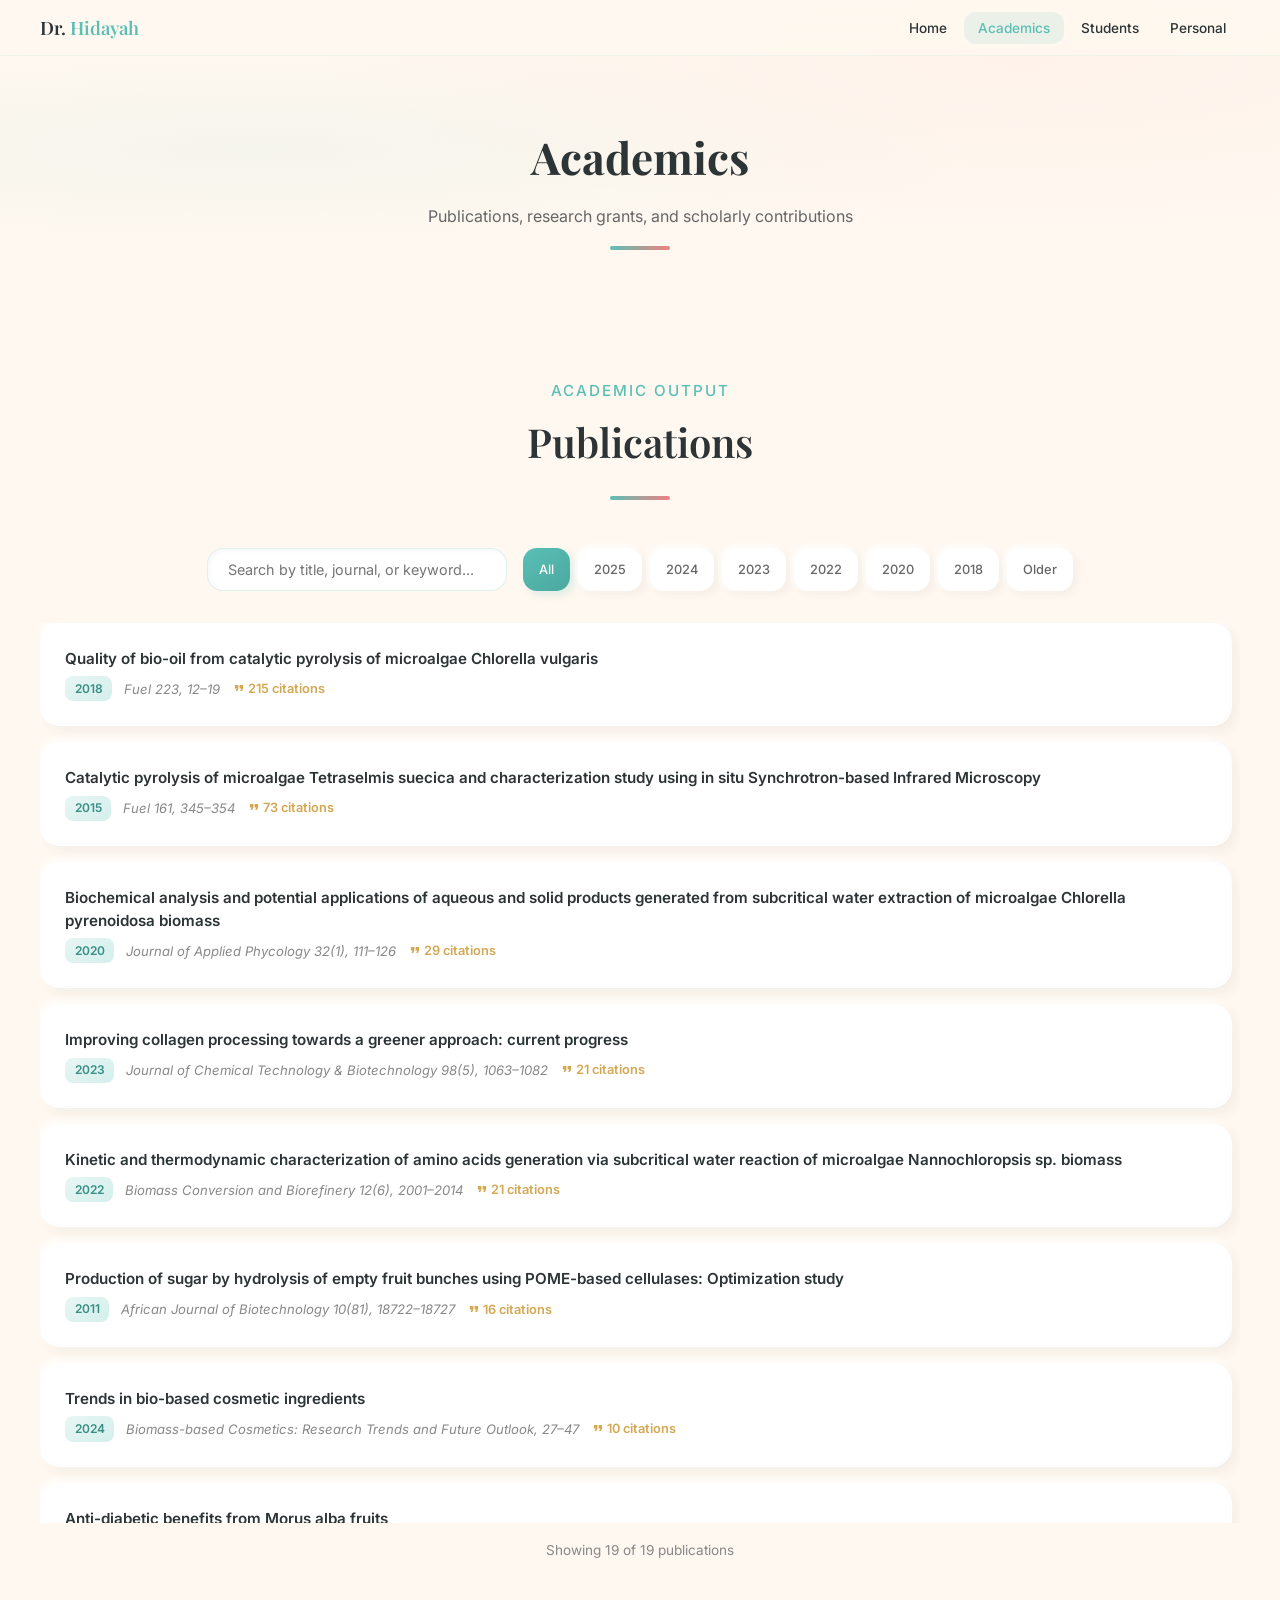
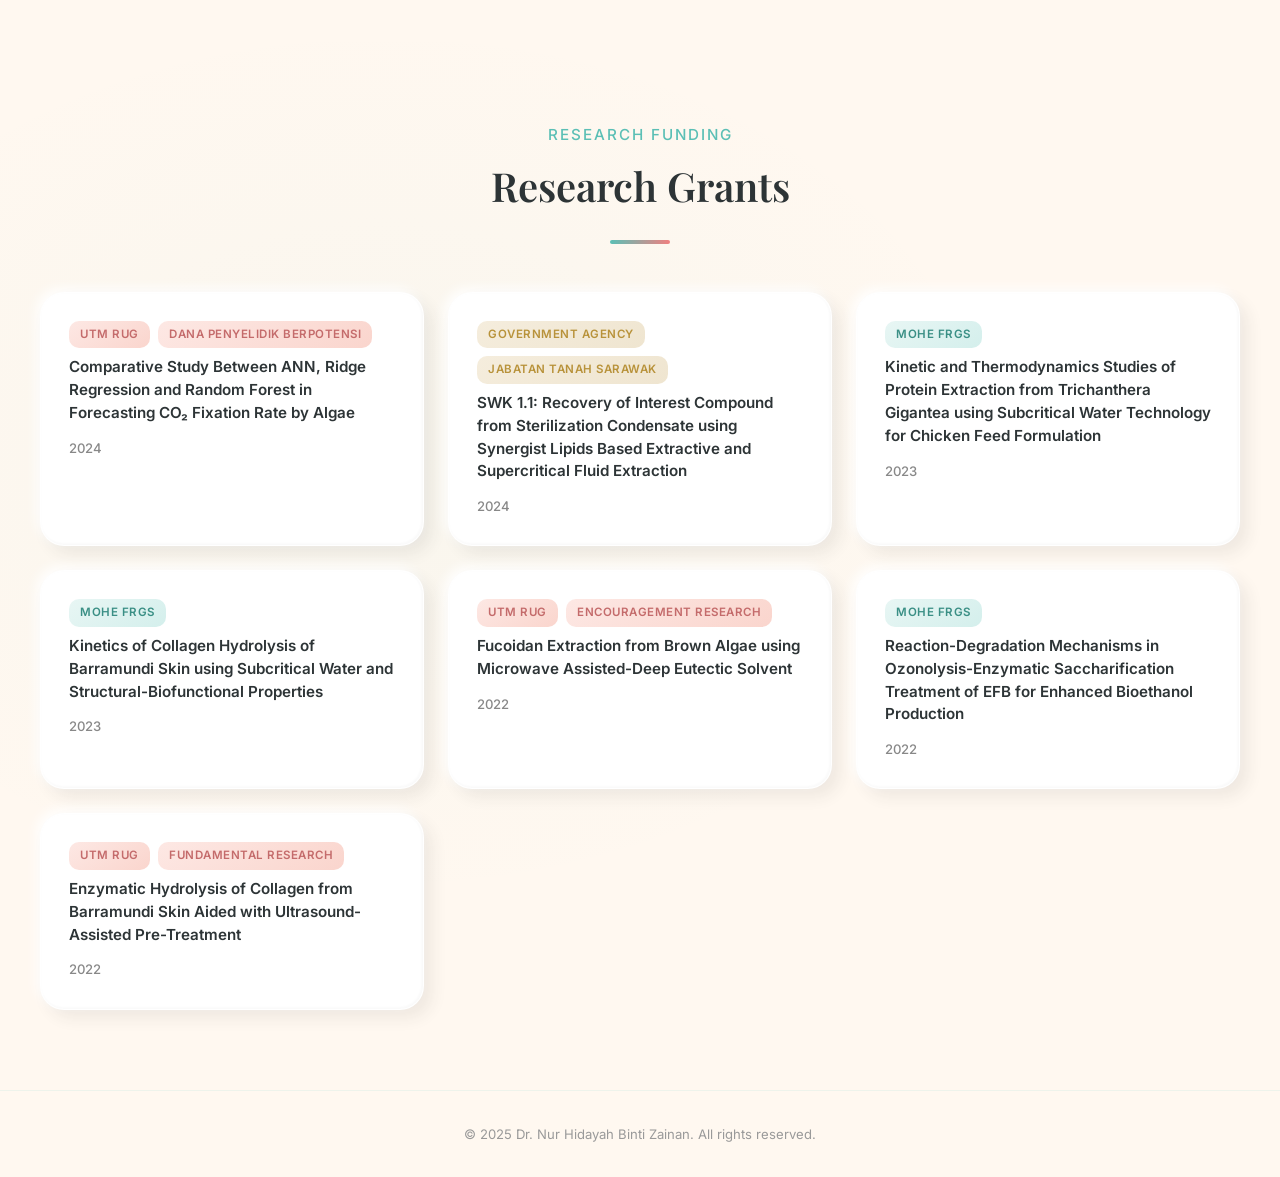
==== academics.html @ 6f852b6f "Initial deploy: Dr. Nur Hidayah academic website Multi-page site with claymorphism design — Home, Ac" ====
<!DOCTYPE html>
<html lang="en">
<head>
  <meta charset="UTF-8" />
  <meta name="viewport" content="width=device-width, initial-scale=1.0" />
  <title>Academics — Dr. Nur Hidayah Binti Zainan</title>
  <meta name="description" content="Publications and research grants by Dr. Nur Hidayah Binti Zainan, UTM." />
  <link rel="preconnect" href="https://fonts.googleapis.com" />
  <link rel="preconnect" href="https://fonts.gstatic.com" crossorigin />
  <link href="https://fonts.googleapis.com/css2?family=Inter:wght@300;400;500;600;700&family=Playfair+Display:wght@500;600;700&display=swap" rel="stylesheet" />
  <link rel="stylesheet" href="styles.css" />
</head>
<body>

  <nav class="navbar" id="navbar">
    <div class="nav-inner">
      <a href="index.html" class="nav-brand">Dr. <span>Hidayah</span></a>
      <ul class="nav-links" id="navLinks">
        <li><a href="index.html">Home</a></li>
        <li><a href="academics.html">Academics</a></li>
        <li><a href="students.html">Students</a></li>
        <li><a href="personal.html">Personal</a></li>
      </ul>
      <button class="nav-toggle" id="navToggle" aria-label="Toggle navigation">
        <span></span><span></span><span></span>
      </button>
    </div>
  </nav>

  <!-- ===== BANNER ===== -->
  <div class="page-banner">
    <div class="container">
      <h1>Academics</h1>
      <p class="banner-desc">Publications, research grants, and scholarly contributions</p>
      <div class="underline-accent"></div>
    </div>
  </div>

  <!-- ===== PUBLICATIONS ===== -->
  <section class="publications" id="publications">
    <div class="container">
      <div class="section-header reveal">
        <p class="section-subtitle">Academic Output</p>
        <h2 class="section-title">Publications</h2>
        <div class="underline-accent"></div>
      </div>
      <div class="pub-controls reveal">
        <input type="text" class="pub-search" id="pubSearch" placeholder="Search by title, journal, or keyword..." />
        <div class="pub-filter-group" id="pubFilters">
          <button class="pub-filter-btn active" data-year="all">All</button>
          <button class="pub-filter-btn" data-year="2025">2025</button>
          <button class="pub-filter-btn" data-year="2024">2024</button>
          <button class="pub-filter-btn" data-year="2023">2023</button>
          <button class="pub-filter-btn" data-year="2022">2022</button>
          <button class="pub-filter-btn" data-year="2020">2020</button>
          <button class="pub-filter-btn" data-year="2018">2018</button>
          <button class="pub-filter-btn" data-year="older">Older</button>
        </div>
      </div>
      <div class="pub-list reveal" id="pubList"></div>
      <p class="pub-count-info" id="pubCount"></p>
    </div>
  </section>

  <!-- ===== GRANTS ===== -->
  <section class="grants" id="grants">
    <div class="container">
      <div class="section-header reveal">
        <p class="section-subtitle">Research Funding</p>
        <h2 class="section-title">Research Grants</h2>
        <div class="underline-accent"></div>
      </div>
      <div class="grants-grid reveal">
        <div class="grant-card clay">
          <div class="grant-tags">
            <span class="grant-tag utmr">UTM RUG</span>
            <span class="grant-tag utmr">Dana Penyelidik Berpotensi</span>
          </div>
          <h3>Comparative Study Between ANN, Ridge Regression and Random Forest in Forecasting CO&#8322; Fixation Rate by Algae</h3>
          <p class="grant-year">2024</p>
        </div>
        <div class="grant-card clay">
          <div class="grant-tags">
            <span class="grant-tag govt">Government Agency</span>
            <span class="grant-tag govt">Jabatan Tanah Sarawak</span>
          </div>
          <h3>SWK 1.1: Recovery of Interest Compound from Sterilization Condensate using Synergist Lipids Based Extractive and Supercritical Fluid Extraction</h3>
          <p class="grant-year">2024</p>
        </div>
        <div class="grant-card clay">
          <div class="grant-tags"><span class="grant-tag frgs">MOHE FRGS</span></div>
          <h3>Kinetic and Thermodynamics Studies of Protein Extraction from Trichanthera Gigantea using Subcritical Water Technology for Chicken Feed Formulation</h3>
          <p class="grant-year">2023</p>
        </div>
        <div class="grant-card clay">
          <div class="grant-tags"><span class="grant-tag frgs">MOHE FRGS</span></div>
          <h3>Kinetics of Collagen Hydrolysis of Barramundi Skin using Subcritical Water and Structural-Biofunctional Properties</h3>
          <p class="grant-year">2023</p>
        </div>
        <div class="grant-card clay">
          <div class="grant-tags">
            <span class="grant-tag utmr">UTM RUG</span>
            <span class="grant-tag utmr">Encouragement Research</span>
          </div>
          <h3>Fucoidan Extraction from Brown Algae using Microwave Assisted-Deep Eutectic Solvent</h3>
          <p class="grant-year">2022</p>
        </div>
        <div class="grant-card clay">
          <div class="grant-tags"><span class="grant-tag frgs">MOHE FRGS</span></div>
          <h3>Reaction-Degradation Mechanisms in Ozonolysis-Enzymatic Saccharification Treatment of EFB for Enhanced Bioethanol Production</h3>
          <p class="grant-year">2022</p>
        </div>
        <div class="grant-card clay">
          <div class="grant-tags">
            <span class="grant-tag utmr">UTM RUG</span>
            <span class="grant-tag utmr">Fundamental Research</span>
          </div>
          <h3>Enzymatic Hydrolysis of Collagen from Barramundi Skin Aided with Ultrasound-Assisted Pre-Treatment</h3>
          <p class="grant-year">2022</p>
        </div>
      </div>
    </div>
  </section>

  <footer class="footer">
    <p>&copy; 2025 Dr. Nur Hidayah Binti Zainan. All rights reserved.</p>
  </footer>

  <script src="script.js"></script>
  <script>
    // ── Publication Data ──
    const publications = [
      { title: "Quality of bio-oil from catalytic pyrolysis of microalgae Chlorella vulgaris", journal: "Fuel 223, 12\u201319", year: 2018, citations: 215 },
      { title: "Catalytic pyrolysis of microalgae Tetraselmis suecica and characterization study using in situ Synchrotron-based Infrared Microscopy", journal: "Fuel 161, 345\u2013354", year: 2015, citations: 73 },
      { title: "Biochemical analysis and potential applications of aqueous and solid products generated from subcritical water extraction of microalgae Chlorella pyrenoidosa biomass", journal: "Journal of Applied Phycology 32(1), 111\u2013126", year: 2020, citations: 29 },
      { title: "Improving collagen processing towards a greener approach: current progress", journal: "Journal of Chemical Technology & Biotechnology 98(5), 1063\u20131082", year: 2023, citations: 21 },
      { title: "Kinetic and thermodynamic characterization of amino acids generation via subcritical water reaction of microalgae Nannochloropsis sp. biomass", journal: "Biomass Conversion and Biorefinery 12(6), 2001\u20132014", year: 2022, citations: 21 },
      { title: "Production of sugar by hydrolysis of empty fruit bunches using POME-based cellulases: Optimization study", journal: "African Journal of Biotechnology 10(81), 18722\u201318727", year: 2011, citations: 16 },
      { title: "Trends in bio-based cosmetic ingredients", journal: "Biomass-based Cosmetics: Research Trends and Future Outlook, 27\u201347", year: 2024, citations: 10 },
      { title: "Anti-diabetic benefits from Morus alba fruits", journal: "Journal of Human Centered Technology 3(2), 61\u201372", year: 2024, citations: 4 },
      { title: "Preliminary study on lipid extraction from Nannochloropsis salina using supercritical carbon dioxide", journal: "Malaysian Journal of Fundamental and Applied Sciences 14, 374\u2013377", year: 2018, citations: 2 },
      { title: "Optimization of Temperature, Cellulase Concentration and pH value of Enzymatic Saccharification for Producing Sugar from Ozone Pre-treated Oil Palm EFB", journal: "Journal of Bioprocessing and Biomass Technology 4(1), 33\u201337", year: 2025, citations: 1 },
      { title: "Carbohydrate Extraction from Brown Algae using UAE", journal: "Journal of Bioprocessing and Biomass Technology 3(2), 129\u2013133", year: 2024, citations: 1 },
      { title: "Antimicrobial properties of deep-sea water and its potential as thickener in the cosmeceutical industry", journal: "AIP Conference Proceedings 3041(1), 030004", year: 2024, citations: 1 },
      { title: "Parametric optimization on acid hydrolysis of ozone pre-treated oil palm EFB", journal: "AIP Conference Proceedings 3225(1), 020006", year: 2025, citations: 0 },
      { title: "Optimization of Fucoidan Extraction from Brown Algae Using Microwave Assisted-Deep Eutectic Solvent", journal: "IFMBE Proceedings / Emerging Science and Technology", year: 2025, citations: 0 },
      { title: "Biodegradation of Industrial Pollutants Using Fungi", journal: "Book Chapter in Bioprospecting of Multi-tasking Fungi", year: 2024, citations: 0 },
      { title: "Optimization of UAE Condition for Total Phenolic Compounds from Citrus Hystrix Peel", journal: "Journal of Bioprocessing and Biomass Technology 3(1), 1\u20135", year: 2024, citations: 0 },
      { title: "Energy-efficient network architecture for smart city development", journal: "Przegl\u0105d Elektrotechniczny 99", year: 2023, citations: 0 },
      { title: "Breaking Boundaries Transcending Trajectories", journal: "Original Book (Editor)", year: 2022, citations: 0 },
      { title: "Cellulosic Bioethanol Production from Empty Fruit Bunches by Locally Produced Cellulase", journal: "IIUM Thesis", year: 2012, citations: 0 },
    ];

    const pubList = document.getElementById('pubList');
    const pubCount = document.getElementById('pubCount');
    function renderPubs(filter, query) {
      filter = filter || 'all';
      query = (query || '').toLowerCase();
      pubList.innerHTML = '';
      let count = 0;
      publications.forEach(pub => {
        const yearMatch = filter === 'all' || (filter === 'older' && pub.year < 2018) || String(pub.year) === filter;
        const textMatch = !query || pub.title.toLowerCase().includes(query) || pub.journal.toLowerCase().includes(query) || String(pub.year).includes(query);
        if (!yearMatch || !textMatch) return;
        count++;
        const el = document.createElement('div');
        el.className = 'pub-item';
        el.innerHTML = '<p class="pub-title">' + pub.title + '</p><div class="pub-meta"><span class="pub-year">' + pub.year + '</span><span class="pub-journal">' + pub.journal + '</span>' + (pub.citations > 0 ? '<span class="pub-citations"><svg viewBox="0 0 24 24" fill="currentColor"><path d="M6 17h3l2-4V7H5v6h3zm8 0h3l2-4V7h-6v6h3z"/></svg>' + pub.citations + ' citations</span>' : '') + '</div>';
        pubList.appendChild(el);
      });
      pubCount.textContent = 'Showing ' + count + ' of ' + publications.length + ' publications';
    }
    renderPubs();

    let currentFilter = 'all';
    document.getElementById('pubFilters').addEventListener('click', function(e) {
      if (!e.target.classList.contains('pub-filter-btn')) return;
      document.querySelectorAll('.pub-filter-btn').forEach(function(b) { b.classList.remove('active'); });
      e.target.classList.add('active');
      currentFilter = e.target.dataset.year;
      renderPubs(currentFilter, document.getElementById('pubSearch').value);
    });
    document.getElementById('pubSearch').addEventListener('input', function(e) {
      renderPubs(currentFilter, e.target.value);
    });
  </script>
</body>
</html>
---- styles.css ----
/* ===== RESET & BASE ===== */
*, *::before, *::after { margin: 0; padding: 0; box-sizing: border-box; }
html { scroll-behavior: smooth; scroll-padding-top: 80px; }
body {
  font-family: 'Inter', sans-serif;
  background: #FFF8F0;
  color: #2D3436;
  line-height: 1.7;
  -webkit-font-smoothing: antialiased;
}

/* ===== CLAYMORPHISM UTILITIES ===== */
.clay {
  background: #FFFFFF;
  border-radius: 24px;
  box-shadow:
    8px 8px 16px rgba(45, 52, 54, 0.08),
    -4px -4px 12px rgba(255, 255, 255, 0.9),
    inset 2px 2px 4px rgba(255, 255, 255, 0.6),
    inset -1px -1px 3px rgba(45, 52, 54, 0.04);
  border: 1px solid rgba(255, 255, 255, 0.7);
}
.clay-teal {
  background: linear-gradient(145deg, #e8f6f4, #d4efec);
  border-radius: 24px;
  box-shadow:
    8px 8px 16px rgba(91, 191, 181, 0.15),
    -4px -4px 12px rgba(255, 255, 255, 0.8),
    inset 2px 2px 4px rgba(255, 255, 255, 0.5),
    inset -1px -1px 3px rgba(91, 191, 181, 0.08);
  border: 1px solid rgba(255, 255, 255, 0.6);
}
.clay-coral {
  background: linear-gradient(145deg, #fde8e4, #fad5cd);
  border-radius: 24px;
  box-shadow:
    8px 8px 16px rgba(240, 128, 128, 0.12),
    -4px -4px 12px rgba(255, 255, 255, 0.8),
    inset 2px 2px 4px rgba(255, 255, 255, 0.5),
    inset -1px -1px 3px rgba(240, 128, 128, 0.06);
  border: 1px solid rgba(255, 255, 255, 0.6);
}
.clay-gold {
  background: linear-gradient(145deg, #f5eddd, #efe5d0);
  border-radius: 24px;
  box-shadow:
    8px 8px 16px rgba(212, 168, 83, 0.12),
    -4px -4px 12px rgba(255, 255, 255, 0.8),
    inset 2px 2px 4px rgba(255, 255, 255, 0.5),
    inset -1px -1px 3px rgba(212, 168, 83, 0.06);
  border: 1px solid rgba(255, 255, 255, 0.6);
}

/* ===== TYPOGRAPHY ===== */
h1, h2, h3 { font-family: 'Playfair Display', serif; color: #2D3436; }
.section-title {
  font-size: clamp(1.75rem, 4vw, 2.5rem);
  font-weight: 600;
  margin-bottom: 0.5rem;
  position: relative;
  display: inline-block;
}
.section-subtitle {
  color: #5BBFB5;
  font-size: 0.95rem;
  font-weight: 500;
  text-transform: uppercase;
  letter-spacing: 2px;
  margin-bottom: 0.25rem;
}
.section-header {
  text-align: center;
  margin-bottom: 3rem;
}
.section-header .underline-accent {
  width: 60px;
  height: 4px;
  background: linear-gradient(90deg, #5BBFB5, #F08080);
  border-radius: 2px;
  margin: 0.75rem auto 0;
}

/* ===== NAVIGATION ===== */
.navbar {
  position: fixed;
  top: 0;
  left: 0;
  width: 100%;
  z-index: 1000;
  padding: 0.75rem 2rem;
  transition: all 0.35s ease;
  background: rgba(255, 248, 240, 0.85);
  backdrop-filter: blur(16px);
  -webkit-backdrop-filter: blur(16px);
  border-bottom: 1px solid rgba(91, 191, 181, 0.1);
}
.navbar.scrolled {
  box-shadow: 0 4px 20px rgba(45, 52, 54, 0.06);
}
.nav-inner {
  max-width: 1200px;
  margin: 0 auto;
  display: flex;
  align-items: center;
  justify-content: space-between;
}
.nav-brand {
  font-family: 'Playfair Display', serif;
  font-size: 1.15rem;
  font-weight: 600;
  color: #2D3436;
  text-decoration: none;
}
.nav-brand span { color: #5BBFB5; }
.nav-links { display: flex; gap: 0.25rem; list-style: none; }
.nav-links a {
  text-decoration: none;
  color: #2D3436;
  font-size: 0.85rem;
  font-weight: 500;
  padding: 0.5rem 0.85rem;
  border-radius: 12px;
  transition: all 0.25s ease;
}
.nav-links a:hover,
.nav-links a.active {
  background: rgba(91, 191, 181, 0.12);
  color: #5BBFB5;
}
.nav-toggle {
  display: none;
  flex-direction: column;
  gap: 5px;
  background: none;
  border: none;
  cursor: pointer;
  padding: 4px;
}
.nav-toggle span {
  width: 24px;
  height: 2.5px;
  background: #2D3436;
  border-radius: 2px;
  transition: all 0.3s ease;
}

/* ===== SECTIONS ===== */
section { padding: 5rem 1.5rem; }
.container { max-width: 1200px; margin: 0 auto; }

/* ===== PAGE BANNER (for sub-pages) ===== */
.page-banner {
  padding-top: 120px;
  padding-bottom: 3rem;
  text-align: center;
  background:
    radial-gradient(ellipse at 20% 50%, rgba(91, 191, 181, 0.06) 0%, transparent 50%),
    radial-gradient(ellipse at 80% 20%, rgba(240, 128, 128, 0.05) 0%, transparent 50%),
    #FFF8F0;
}
.page-banner h1 {
  font-size: clamp(2rem, 5vw, 2.75rem);
  margin-bottom: 0.5rem;
}
.page-banner .banner-desc {
  color: #666;
  font-size: 1rem;
  max-width: 600px;
  margin: 0 auto;
}
.page-banner .underline-accent {
  width: 60px;
  height: 4px;
  background: linear-gradient(90deg, #5BBFB5, #F08080);
  border-radius: 2px;
  margin: 1rem auto 0;
}

/* ===== HERO ===== */
.hero {
  min-height: 100vh;
  display: flex;
  align-items: center;
  padding-top: 100px;
  background:
    radial-gradient(ellipse at 20% 50%, rgba(91, 191, 181, 0.06) 0%, transparent 50%),
    radial-gradient(ellipse at 80% 20%, rgba(240, 128, 128, 0.05) 0%, transparent 50%),
    #FFF8F0;
}
.hero-grid {
  display: grid;
  grid-template-columns: 1fr 1fr;
  gap: 4rem;
  align-items: center;
}
.hero-photo-wrapper { display: flex; justify-content: center; }
.hero-photo {
  width: 320px;
  height: 320px;
  border-radius: 32px;
  object-fit: cover;
  box-shadow:
    12px 12px 24px rgba(91, 191, 181, 0.15),
    -6px -6px 16px rgba(255, 255, 255, 0.9),
    inset 3px 3px 6px rgba(255, 255, 255, 0.4),
    inset -2px -2px 4px rgba(45, 52, 54, 0.04);
  border: 4px solid rgba(255, 255, 255, 0.8);
}
.hero-content h1 { font-size: clamp(2rem, 5vw, 3rem); line-height: 1.2; margin-bottom: 0.5rem; }
.hero-content .title-line { font-family: 'Inter', sans-serif; font-size: 1rem; font-weight: 500; color: #5BBFB5; margin-bottom: 0.15rem; }
.hero-content .affiliation { font-size: 0.9rem; color: #666; margin-bottom: 1rem; }
.hero-keywords { display: flex; flex-wrap: wrap; gap: 0.5rem; margin-bottom: 1.25rem; }
.keyword-tag {
  background: linear-gradient(145deg, #e8f6f4, #d4efec);
  color: #3a8f85;
  padding: 0.3rem 0.85rem;
  border-radius: 20px;
  font-size: 0.78rem;
  font-weight: 500;
  box-shadow: 3px 3px 6px rgba(91, 191, 181, 0.1), -2px -2px 4px rgba(255, 255, 255, 0.8), inset 1px 1px 2px rgba(255, 255, 255, 0.5);
}
.hero-tagline {
  font-family: 'Playfair Display', serif;
  font-style: italic;
  font-size: 1.05rem;
  color: #666;
  margin-bottom: 1.75rem;
  padding-left: 1rem;
  border-left: 3px solid #F08080;
}
.stat-cards { display: grid; grid-template-columns: repeat(auto-fit, minmax(100px, 1fr)); gap: 0.75rem; }
.stat-card {
  text-align: center;
  padding: 1rem 0.5rem;
  border-radius: 20px;
  background: #FFFFFF;
  box-shadow: 6px 6px 12px rgba(45, 52, 54, 0.06), -3px -3px 8px rgba(255, 255, 255, 0.9), inset 2px 2px 4px rgba(255, 255, 255, 0.5), inset -1px -1px 2px rgba(45, 52, 54, 0.03);
  border: 1px solid rgba(255, 255, 255, 0.7);
}
.stat-card .stat-number { font-family: 'Playfair Display', serif; font-size: 1.5rem; font-weight: 700; color: #5BBFB5; display: block; }
.stat-card .stat-label { font-size: 0.7rem; color: #888; font-weight: 500; text-transform: uppercase; letter-spacing: 0.5px; margin-top: 0.15rem; }

/* ===== ABOUT ===== */
.about { background: #FFF8F0; }
.about-content { max-width: 800px; margin: 0 auto; font-size: 1rem; color: #444; text-align: center; }
.about-card { padding: 2.5rem; }
.about-content p { margin-bottom: 1rem; }
.about-content p:last-child { margin-bottom: 0; }

/* ===== RESEARCH INTERESTS ===== */
.research {
  background: radial-gradient(ellipse at 70% 80%, rgba(240, 128, 128, 0.04) 0%, transparent 50%), #FFF8F0;
}
.research-grid { display: grid; grid-template-columns: repeat(auto-fit, minmax(280px, 1fr)); gap: 1.5rem; }
.research-card { padding: 2rem; text-align: center; transition: transform 0.3s ease; }
.research-card:hover { transform: translateY(-4px); }
.research-icon {
  width: 64px; height: 64px; border-radius: 20px;
  display: flex; align-items: center; justify-content: center;
  margin: 0 auto 1rem; font-size: 1.75rem;
  background: linear-gradient(145deg, #e8f6f4, #d4efec);
  box-shadow: 4px 4px 8px rgba(91, 191, 181, 0.12), -2px -2px 6px rgba(255, 255, 255, 0.9), inset 1px 1px 3px rgba(255, 255, 255, 0.5);
}
.research-card h3 { font-family: 'Inter', sans-serif; font-size: 1rem; font-weight: 600; margin-bottom: 0.5rem; }
.research-card p { font-size: 0.85rem; color: #666; line-height: 1.6; }

/* ===== QUICK LINKS (Home page) ===== */
.quick-links { background: #FFF8F0; padding-top: 2rem; }
.quick-grid { display: grid; grid-template-columns: repeat(auto-fit, minmax(220px, 1fr)); gap: 1.5rem; }
.quick-card {
  padding: 2rem 1.5rem;
  text-align: center;
  text-decoration: none;
  color: #2D3436;
  transition: transform 0.3s ease;
  display: block;
}
.quick-card:hover { transform: translateY(-4px); }
.quick-card .quick-icon { font-size: 2rem; margin-bottom: 0.75rem; }
.quick-card h3 { font-family: 'Inter', sans-serif; font-size: 1rem; font-weight: 600; margin-bottom: 0.35rem; }
.quick-card p { font-size: 0.82rem; color: #888; }

/* ===== PUBLICATIONS ===== */
.publications { background: #FFF8F0; }
.pub-controls { display: flex; gap: 1rem; margin-bottom: 2rem; flex-wrap: wrap; justify-content: center; }
.pub-search {
  padding: 0.75rem 1.25rem; border-radius: 16px;
  border: 1px solid rgba(91, 191, 181, 0.2); background: #FFFFFF;
  font-family: 'Inter', sans-serif; font-size: 0.9rem;
  width: 300px; max-width: 100%; outline: none;
  transition: all 0.3s ease;
  box-shadow: inset 2px 2px 4px rgba(45, 52, 54, 0.04), inset -1px -1px 3px rgba(255, 255, 255, 0.8);
}
.pub-search:focus {
  border-color: #5BBFB5;
  box-shadow: 0 0 0 3px rgba(91, 191, 181, 0.1), inset 2px 2px 4px rgba(45, 52, 54, 0.04);
}
.pub-filter-group { display: flex; gap: 0.5rem; flex-wrap: wrap; justify-content: center; }
.pub-filter-btn {
  padding: 0.5rem 1rem; border-radius: 14px; border: none;
  background: #FFFFFF; font-family: 'Inter', sans-serif;
  font-size: 0.8rem; font-weight: 500; color: #666;
  cursor: pointer; transition: all 0.25s ease;
  box-shadow: 4px 4px 8px rgba(45, 52, 54, 0.05), -2px -2px 6px rgba(255, 255, 255, 0.9), inset 1px 1px 2px rgba(255, 255, 255, 0.5);
}
.pub-filter-btn:hover { color: #5BBFB5; }
.pub-filter-btn.active {
  background: linear-gradient(145deg, #5BBFB5, #4aa89f); color: #fff;
  box-shadow: 4px 4px 8px rgba(91, 191, 181, 0.2), -2px -2px 6px rgba(255, 255, 255, 0.5);
}
.pub-list { display: flex; flex-direction: column; gap: 1rem; max-height: 900px; overflow-y: auto; padding-right: 0.5rem; }
.pub-list::-webkit-scrollbar { width: 6px; }
.pub-list::-webkit-scrollbar-track { background: transparent; }
.pub-list::-webkit-scrollbar-thumb { background: rgba(91, 191, 181, 0.3); border-radius: 3px; }
.pub-item {
  padding: 1.5rem; border-radius: 20px; background: #FFFFFF;
  box-shadow: 6px 6px 12px rgba(45, 52, 54, 0.05), -3px -3px 8px rgba(255, 255, 255, 0.9), inset 2px 2px 4px rgba(255, 255, 255, 0.5), inset -1px -1px 2px rgba(45, 52, 54, 0.02);
  border: 1px solid rgba(255, 255, 255, 0.7);
  transition: transform 0.25s ease, box-shadow 0.25s ease;
}
.pub-item:hover {
  transform: translateX(4px);
  box-shadow: 8px 8px 16px rgba(91, 191, 181, 0.1), -4px -4px 10px rgba(255, 255, 255, 0.9), inset 2px 2px 4px rgba(255, 255, 255, 0.5);
}
.pub-title { font-weight: 600; font-size: 0.95rem; margin-bottom: 0.35rem; color: #2D3436; line-height: 1.5; }
.pub-meta { font-size: 0.82rem; color: #888; display: flex; flex-wrap: wrap; gap: 0.75rem; align-items: center; }
.pub-year { background: linear-gradient(145deg, #e8f6f4, #d4efec); color: #3a8f85; padding: 0.15rem 0.6rem; border-radius: 8px; font-weight: 600; font-size: 0.75rem; }
.pub-journal { font-style: italic; }
.pub-citations { color: #D4A853; font-weight: 600; font-size: 0.8rem; }
.pub-citations svg { width: 14px; height: 14px; vertical-align: -2px; margin-right: 2px; }
.pub-count-info { text-align: center; margin-top: 1rem; font-size: 0.85rem; color: #888; }

/* ===== GRANTS ===== */
.grants {
  background: radial-gradient(ellipse at 30% 40%, rgba(91, 191, 181, 0.04) 0%, transparent 50%), #FFF8F0;
}
.grants-grid { display: grid; grid-template-columns: repeat(auto-fit, minmax(340px, 1fr)); gap: 1.5rem; }
.grant-card { padding: 1.75rem; transition: transform 0.3s ease; }
.grant-card:hover { transform: translateY(-3px); }
.grant-card h3 { font-family: 'Inter', sans-serif; font-size: 0.95rem; font-weight: 600; line-height: 1.5; margin-bottom: 0.75rem; }
.grant-tags { display: flex; flex-wrap: wrap; gap: 0.5rem; margin-bottom: 0.5rem; }
.grant-tag { font-size: 0.72rem; font-weight: 600; padding: 0.25rem 0.7rem; border-radius: 10px; text-transform: uppercase; letter-spacing: 0.5px; }
.grant-tag.frgs { background: linear-gradient(145deg, #e8f6f4, #d4efec); color: #3a8f85; }
.grant-tag.utmr { background: linear-gradient(145deg, #fde8e4, #fad5cd); color: #c46b6b; }
.grant-tag.govt { background: linear-gradient(145deg, #f5eddd, #efe5d0); color: #b8923a; }
.grant-year { font-size: 0.82rem; color: #888; font-weight: 500; }

/* ===== SUPERVISION ===== */
.supervision { background: #FFF8F0; }
.sup-section-label {
  font-family: 'Inter', sans-serif; font-size: 0.85rem; font-weight: 600;
  text-transform: uppercase; letter-spacing: 2px; color: #5BBFB5;
  margin-bottom: 1.25rem; padding-bottom: 0.5rem;
  border-bottom: 2px solid rgba(91, 191, 181, 0.15);
}
.sup-grid { display: grid; grid-template-columns: repeat(auto-fit, minmax(320px, 1fr)); gap: 1.25rem; margin-bottom: 3rem; }
.sup-card { padding: 1.5rem; transition: transform 0.3s ease; }
.sup-card:hover { transform: translateY(-3px); }
.sup-card .sup-name { font-weight: 600; font-size: 0.95rem; margin-bottom: 0.3rem; }
.sup-card .sup-role { font-size: 0.78rem; font-weight: 600; padding: 0.15rem 0.6rem; border-radius: 8px; display: inline-block; margin-bottom: 0.5rem; }
.sup-role.supervisor { background: linear-gradient(145deg, #e8f6f4, #d4efec); color: #3a8f85; }
.sup-role.cosupervisor { background: linear-gradient(145deg, #fde8e4, #fad5cd); color: #c46b6b; }
.sup-card .sup-topic { font-size: 0.85rem; color: #666; line-height: 1.5; }
.sup-card .sup-status { font-size: 0.78rem; font-weight: 500; margin-top: 0.5rem; }
.sup-status.ongoing { color: #5BBFB5; }
.sup-status.graduated { color: #D4A853; }

/* ===== COURSE RESOURCES ===== */
.courses {
  background: radial-gradient(ellipse at 60% 70%, rgba(212, 168, 83, 0.04) 0%, transparent 50%), #FFF8F0;
}
.courses-grid { display: grid; grid-template-columns: repeat(auto-fit, minmax(340px, 1fr)); gap: 1.5rem; }
.course-card { padding: 2rem; transition: transform 0.3s ease; }
.course-card:hover { transform: translateY(-3px); }
.course-header { display: flex; justify-content: space-between; align-items: flex-start; margin-bottom: 1rem; gap: 1rem; }
.course-header h3 { font-family: 'Inter', sans-serif; font-size: 1rem; font-weight: 600; line-height: 1.4; }
.course-code {
  font-size: 0.72rem; font-weight: 600; padding: 0.25rem 0.7rem;
  border-radius: 10px; text-transform: uppercase; letter-spacing: 0.5px;
  background: linear-gradient(145deg, #e8f6f4, #d4efec); color: #3a8f85;
  white-space: nowrap;
}
.course-sem { font-size: 0.8rem; color: #888; margin-bottom: 1rem; font-weight: 500; }
.resource-list { list-style: none; display: flex; flex-direction: column; gap: 0.6rem; }
.resource-item {
  display: flex; align-items: center; gap: 0.75rem;
  padding: 0.65rem 1rem; border-radius: 14px;
  background: rgba(255, 248, 240, 0.6);
  border: 1px solid rgba(91, 191, 181, 0.08);
  transition: all 0.25s ease;
}
.resource-item:hover { background: rgba(91, 191, 181, 0.06); border-color: rgba(91, 191, 181, 0.15); }
.resource-icon { font-size: 1.1rem; flex-shrink: 0; width: 28px; text-align: center; }
.resource-info { flex: 1; min-width: 0; }
.resource-info .resource-name { font-size: 0.85rem; font-weight: 500; color: #2D3436; }
.resource-info .resource-type { font-size: 0.72rem; color: #888; }
.resource-link {
  font-size: 0.78rem; font-weight: 600; color: #5BBFB5; text-decoration: none;
  padding: 0.3rem 0.75rem; border-radius: 10px;
  background: linear-gradient(145deg, #e8f6f4, #d4efec);
  transition: all 0.25s ease; white-space: nowrap;
}
.resource-link:hover { transform: translateY(-1px); }
.course-toggle {
  display: block; width: 100%; margin-top: 0.75rem;
  padding: 0.5rem; border: none; background: none;
  font-family: 'Inter', sans-serif; font-size: 0.8rem;
  font-weight: 500; color: #5BBFB5; cursor: pointer;
  transition: color 0.25s ease;
}
.course-toggle:hover { color: #3a8f85; }
.resource-list.collapsed .resource-item:nth-child(n+4) { display: none; }

/* ===== GALLERY ===== */
.gallery {
  background: radial-gradient(ellipse at 60% 30%, rgba(212, 168, 83, 0.04) 0%, transparent 50%), #FFF8F0;
}
.gallery-grid { display: grid; grid-template-columns: repeat(auto-fit, minmax(280px, 1fr)); gap: 1.5rem; max-width: 700px; margin: 0 auto; }
.gallery-item {
  border-radius: 24px; overflow: hidden;
  box-shadow: 8px 8px 16px rgba(45, 52, 54, 0.08), -4px -4px 12px rgba(255, 255, 255, 0.9), inset 2px 2px 4px rgba(255, 255, 255, 0.6);
  border: 3px solid rgba(255, 255, 255, 0.8);
}
.gallery-item img { width: 100%; height: 260px; object-fit: cover; display: block; transition: transform 0.4s ease; }
.gallery-item:hover img { transform: scale(1.04); }
.gallery-caption { padding: 1rem 1.25rem; background: #FFFFFF; font-size: 0.85rem; color: #666; text-align: center; }

/* ===== CONTACT ===== */
.contact {
  background: radial-gradient(ellipse at 50% 80%, rgba(91, 191, 181, 0.05) 0%, transparent 50%), #FFF8F0;
}
.contact-grid { display: grid; grid-template-columns: 1fr 1fr; gap: 2.5rem; align-items: start; }
.contact-form { padding: 2rem; }
.form-group { margin-bottom: 1.25rem; }
.form-group label { display: block; font-size: 0.82rem; font-weight: 600; color: #2D3436; margin-bottom: 0.4rem; }
.form-group input,
.form-group textarea {
  width: 100%; padding: 0.75rem 1rem; border-radius: 14px;
  border: 1px solid rgba(91, 191, 181, 0.15);
  background: rgba(255, 248, 240, 0.6);
  font-family: 'Inter', sans-serif; font-size: 0.9rem; color: #2D3436;
  outline: none; transition: all 0.3s ease;
  box-shadow: inset 2px 2px 4px rgba(45, 52, 54, 0.03), inset -1px -1px 3px rgba(255, 255, 255, 0.8);
}
.form-group input:focus,
.form-group textarea:focus {
  border-color: #5BBFB5;
  box-shadow: 0 0 0 3px rgba(91, 191, 181, 0.1), inset 2px 2px 4px rgba(45, 52, 54, 0.03);
}
.form-group textarea { resize: vertical; min-height: 120px; }
.form-submit {
  width: 100%; padding: 0.85rem; border-radius: 16px; border: none;
  background: linear-gradient(145deg, #5BBFB5, #4aa89f); color: #fff;
  font-family: 'Inter', sans-serif; font-size: 0.95rem; font-weight: 600;
  cursor: pointer; transition: all 0.3s ease;
  box-shadow: 6px 6px 12px rgba(91, 191, 181, 0.2), -3px -3px 8px rgba(255, 255, 255, 0.5), inset 2px 2px 4px rgba(255, 255, 255, 0.2);
}
.form-submit:hover {
  transform: translateY(-2px);
  box-shadow: 8px 8px 16px rgba(91, 191, 181, 0.25), -4px -4px 10px rgba(255, 255, 255, 0.5);
}
.contact-info { padding: 2rem; }
.contact-info h3 { font-family: 'Inter', sans-serif; font-size: 1.1rem; font-weight: 600; margin-bottom: 1.25rem; }
.contact-detail { display: flex; gap: 1rem; margin-bottom: 1.25rem; align-items: flex-start; }
.contact-icon {
  width: 44px; height: 44px; border-radius: 14px;
  display: flex; align-items: center; justify-content: center; flex-shrink: 0;
  background: linear-gradient(145deg, #e8f6f4, #d4efec);
  box-shadow: 3px 3px 6px rgba(91, 191, 181, 0.1), -2px -2px 4px rgba(255, 255, 255, 0.9);
  font-size: 1.1rem;
}
.contact-detail p { font-size: 0.88rem; color: #555; line-height: 1.6; }
.contact-detail a { color: #5BBFB5; text-decoration: none; font-weight: 500; }
.contact-detail a:hover { text-decoration: underline; }
.contact-links { display: flex; gap: 0.75rem; margin-top: 1.5rem; flex-wrap: wrap; }
.contact-link-btn {
  padding: 0.6rem 1.2rem; border-radius: 14px; text-decoration: none;
  font-size: 0.82rem; font-weight: 600; transition: all 0.25s ease;
  display: inline-flex; align-items: center; gap: 0.4rem;
}
.contact-link-btn.scholar {
  background: linear-gradient(145deg, #e8f6f4, #d4efec); color: #3a8f85;
  box-shadow: 4px 4px 8px rgba(91, 191, 181, 0.1), -2px -2px 6px rgba(255, 255, 255, 0.8);
}
.contact-link-btn.utm {
  background: linear-gradient(145deg, #fde8e4, #fad5cd); color: #c46b6b;
  box-shadow: 4px 4px 8px rgba(240, 128, 128, 0.1), -2px -2px 6px rgba(255, 255, 255, 0.8);
}
.contact-link-btn:hover { transform: translateY(-2px); }

/* ===== FOOTER ===== */
.footer {
  text-align: center; padding: 2rem 1.5rem; background: #FFF8F0;
  border-top: 1px solid rgba(91, 191, 181, 0.1);
  font-size: 0.82rem; color: #999;
}

/* ===== SCROLL ANIMATIONS ===== */
.reveal { opacity: 0; transform: translateY(30px); transition: opacity 0.7s ease, transform 0.7s ease; }
.reveal.visible { opacity: 1; transform: translateY(0); }

/* ===== RESPONSIVE ===== */
@media (max-width: 900px) {
  .hero-grid { grid-template-columns: 1fr; text-align: center; gap: 2rem; }
  .hero-photo-wrapper { order: -1; }
  .hero-photo { width: 240px; height: 240px; }
  .hero-keywords { justify-content: center; }
  .hero-tagline { text-align: center; border-left: none; border-top: 3px solid #F08080; padding-left: 0; padding-top: 0.75rem; }
  .stat-cards { grid-template-columns: repeat(3, 1fr); }
  .contact-grid { grid-template-columns: 1fr; }
  .grants-grid { grid-template-columns: 1fr; }
  .courses-grid { grid-template-columns: 1fr; }
}
@media (max-width: 768px) {
  .nav-links {
    position: fixed; top: 0; right: -100%; width: 260px; height: 100vh;
    background: rgba(255, 248, 240, 0.98); backdrop-filter: blur(20px);
    flex-direction: column; padding: 5rem 1.5rem 2rem;
    transition: right 0.35s ease; box-shadow: -4px 0 20px rgba(0, 0, 0, 0.05);
  }
  .nav-links.open { right: 0; }
  .nav-toggle { display: flex; }
  section { padding: 3.5rem 1rem; }
  .stat-cards { grid-template-columns: repeat(2, 1fr); }
  .sup-grid { grid-template-columns: 1fr; }
  .page-banner { padding-top: 100px; }
}
@media (max-width: 480px) {
  .stat-cards { grid-template-columns: repeat(2, 1fr); }
  .hero-photo { width: 200px; height: 200px; }
  .pub-search { width: 100%; }
  .quick-grid { grid-template-columns: 1fr; }
}
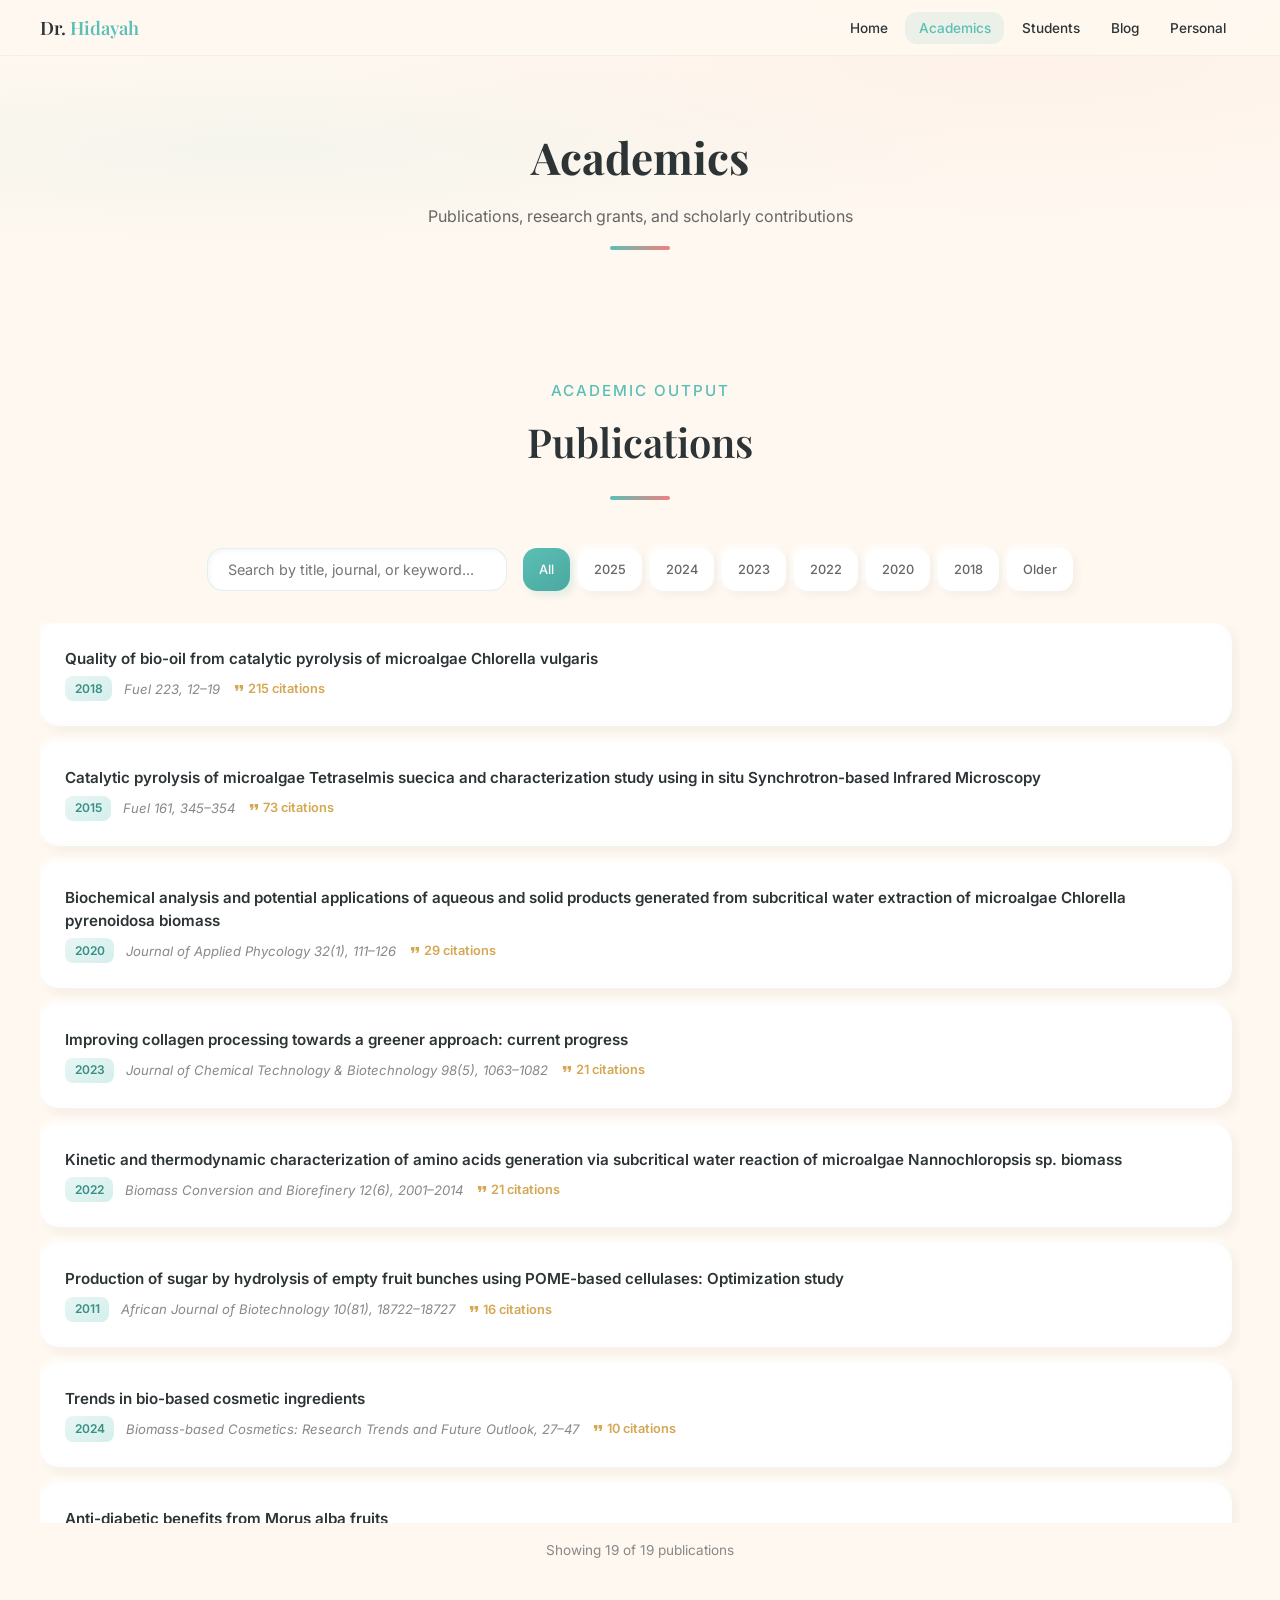
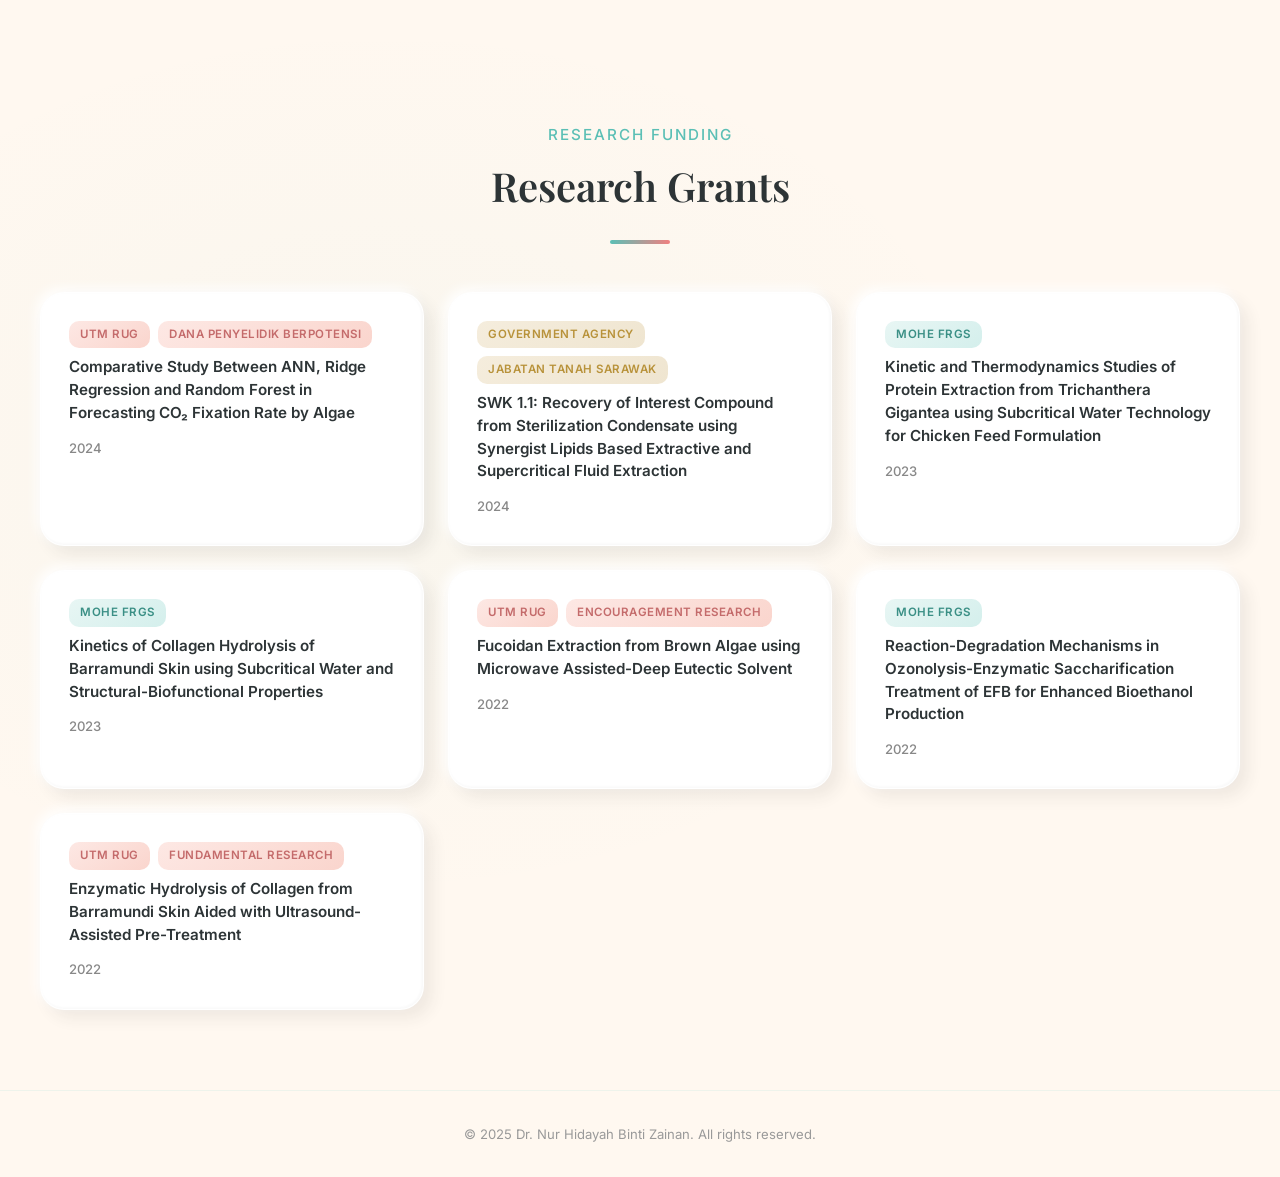
==== commit 3b9d9a92: "Add blog page with SAF & microalgae post" ====
--- a/academics.html
+++ b/academics.html
@@ -19,6 +19,7 @@
         <li><a href="index.html">Home</a></li>
         <li><a href="academics.html">Academics</a></li>
         <li><a href="students.html">Students</a></li>
+        <li><a href="blog.html">Blog</a></li>
         <li><a href="personal.html">Personal</a></li>
       </ul>
       <button class="nav-toggle" id="navToggle" aria-label="Toggle navigation">
--- a/styles.css
+++ b/styles.css
@@ -411,6 +411,204 @@
 .course-toggle:hover { color: #3a8f85; }
 .resource-list.collapsed .resource-item:nth-child(n+4) { display: none; }
 
+/* ===== BLOG LISTING ===== */
+.blog { background: #FFF8F0; }
+.blog-grid {
+  display: grid;
+  grid-template-columns: repeat(auto-fit, minmax(340px, 1fr));
+  gap: 2rem;
+  max-width: 1100px;
+  margin: 0 auto;
+}
+.blog-card {
+  padding: 0;
+  overflow: hidden;
+  transition: transform 0.35s ease, box-shadow 0.35s ease;
+  display: flex;
+  flex-direction: column;
+}
+.blog-card:hover {
+  transform: translateY(-5px);
+  box-shadow: 12px 12px 24px rgba(91, 191, 181, 0.15), -4px -4px 14px rgba(255, 255, 255, 0.9);
+}
+.blog-thumb {
+  height: 200px;
+  background: linear-gradient(135deg, #5BBFB5 0%, #4aa89f 35%, #70c9a8 65%, #D4A853 100%);
+  position: relative;
+  overflow: hidden;
+  display: flex;
+  align-items: center;
+  justify-content: center;
+  font-size: 4rem;
+}
+.blog-thumb::before {
+  content: '';
+  position: absolute;
+  inset: 0;
+  background:
+    radial-gradient(ellipse at 20% 30%, rgba(255, 255, 255, 0.25) 0%, transparent 45%),
+    radial-gradient(ellipse at 80% 70%, rgba(255, 255, 255, 0.15) 0%, transparent 45%);
+}
+.blog-thumb span { position: relative; filter: drop-shadow(0 4px 12px rgba(0,0,0,0.12)); }
+.blog-body { padding: 1.75rem 1.85rem 1.85rem; display: flex; flex-direction: column; flex: 1; }
+.blog-meta {
+  display: flex;
+  gap: 0.75rem;
+  align-items: center;
+  margin-bottom: 0.85rem;
+  flex-wrap: wrap;
+}
+.blog-tag {
+  font-size: 0.7rem;
+  font-weight: 600;
+  letter-spacing: 0.5px;
+  text-transform: uppercase;
+  padding: 0.25rem 0.75rem;
+  border-radius: 10px;
+  background: linear-gradient(145deg, #e8f6f4, #d4efec);
+  color: #3a8f85;
+}
+.blog-date { font-size: 0.78rem; color: #888; font-weight: 500; }
+.blog-card h2 {
+  font-family: 'Playfair Display', serif;
+  font-size: 1.4rem;
+  line-height: 1.3;
+  margin-bottom: 0.75rem;
+  color: #2D3436;
+}
+.blog-excerpt {
+  font-size: 0.9rem;
+  color: #555;
+  line-height: 1.7;
+  margin-bottom: 1.25rem;
+  flex: 1;
+}
+.blog-read-more {
+  display: inline-flex;
+  align-items: center;
+  gap: 0.4rem;
+  text-decoration: none;
+  font-size: 0.85rem;
+  font-weight: 600;
+  color: #5BBFB5;
+  padding: 0.55rem 1.1rem;
+  border-radius: 14px;
+  background: linear-gradient(145deg, #e8f6f4, #d4efec);
+  box-shadow: 4px 4px 8px rgba(91, 191, 181, 0.12), -2px -2px 6px rgba(255, 255, 255, 0.8), inset 1px 1px 2px rgba(255, 255, 255, 0.5);
+  transition: all 0.25s ease;
+  align-self: flex-start;
+}
+.blog-read-more:hover {
+  transform: translateX(3px);
+  color: #3a8f85;
+}
+.blog-read-more .arrow { transition: transform 0.25s ease; }
+.blog-read-more:hover .arrow { transform: translateX(3px); }
+
+/* ===== BLOG POST (Single article) ===== */
+.blog-post {
+  background: #FFF8F0;
+  padding-top: 7rem;
+  padding-bottom: 5rem;
+}
+.blog-post-container { max-width: 780px; margin: 0 auto; padding: 0 1.5rem; }
+.blog-back {
+  display: inline-flex;
+  align-items: center;
+  gap: 0.4rem;
+  text-decoration: none;
+  font-size: 0.85rem;
+  font-weight: 500;
+  color: #5BBFB5;
+  margin-bottom: 2rem;
+  transition: transform 0.25s ease;
+}
+.blog-back:hover { transform: translateX(-3px); color: #3a8f85; }
+.blog-post-header { text-align: center; margin-bottom: 2.5rem; }
+.blog-post-header .blog-meta { justify-content: center; margin-bottom: 1rem; }
+.blog-post-header h1 {
+  font-size: clamp(1.9rem, 4.5vw, 2.75rem);
+  line-height: 1.25;
+  margin-bottom: 1rem;
+  color: #2D3436;
+}
+.blog-post-header .underline-accent {
+  width: 60px;
+  height: 4px;
+  background: linear-gradient(90deg, #5BBFB5, #F08080);
+  border-radius: 2px;
+  margin: 1rem auto 0;
+}
+.blog-post-hero {
+  height: 280px;
+  border-radius: 28px;
+  background: linear-gradient(135deg, #5BBFB5 0%, #4aa89f 35%, #70c9a8 65%, #D4A853 100%);
+  margin-bottom: 3rem;
+  position: relative;
+  overflow: hidden;
+  display: flex;
+  align-items: center;
+  justify-content: center;
+  font-size: 6rem;
+  box-shadow: 10px 10px 24px rgba(91, 191, 181, 0.18), -4px -4px 14px rgba(255, 255, 255, 0.9), inset 3px 3px 6px rgba(255, 255, 255, 0.35);
+  border: 3px solid rgba(255, 255, 255, 0.75);
+}
+.blog-post-hero::before {
+  content: '';
+  position: absolute;
+  inset: 0;
+  background:
+    radial-gradient(ellipse at 20% 30%, rgba(255, 255, 255, 0.25) 0%, transparent 45%),
+    radial-gradient(ellipse at 80% 70%, rgba(255, 255, 255, 0.15) 0%, transparent 45%);
+}
+.blog-post-hero span { position: relative; filter: drop-shadow(0 6px 16px rgba(0,0,0,0.15)); }
+.blog-content {
+  font-size: 1.02rem;
+  color: #3a3f42;
+  line-height: 1.85;
+}
+.blog-content p { margin-bottom: 1.35rem; }
+.blog-content h2 {
+  font-family: 'Playfair Display', serif;
+  font-size: clamp(1.3rem, 3vw, 1.65rem);
+  font-weight: 600;
+  color: #2D3436;
+  margin-top: 2.5rem;
+  margin-bottom: 1rem;
+  padding-left: 1rem;
+  border-left: 4px solid #5BBFB5;
+}
+.blog-content h3 {
+  font-family: 'Inter', sans-serif;
+  font-size: 1.05rem;
+  font-weight: 600;
+  color: #2D3436;
+  margin-top: 1.75rem;
+  margin-bottom: 0.75rem;
+}
+.blog-content ol,
+.blog-content ul { margin: 1rem 0 1.5rem 1.5rem; }
+.blog-content li { margin-bottom: 0.6rem; }
+.blog-content strong { color: #2D3436; font-weight: 600; }
+.blog-content em { color: #3a8f85; font-style: italic; }
+.blog-callout {
+  padding: 1.5rem 1.75rem;
+  margin: 1.75rem 0;
+  border-radius: 18px;
+  background: linear-gradient(145deg, #e8f6f4, #d4efec);
+  box-shadow: 6px 6px 12px rgba(91, 191, 181, 0.1), -3px -3px 8px rgba(255, 255, 255, 0.85), inset 2px 2px 4px rgba(255, 255, 255, 0.5);
+  font-size: 0.95rem;
+  color: #3a5a57;
+  font-style: italic;
+}
+.blog-footer-card {
+  margin-top: 3.5rem;
+  padding: 2rem 2.25rem;
+  text-align: center;
+}
+.blog-footer-card p { font-size: 0.92rem; color: #666; margin-bottom: 1rem; }
+.blog-footer-card .blog-back { margin-bottom: 0; }
+
 /* ===== GALLERY ===== */
 .gallery {
   background: radial-gradient(ellipse at 60% 30%, rgba(212, 168, 83, 0.04) 0%, transparent 50%), #FFF8F0;
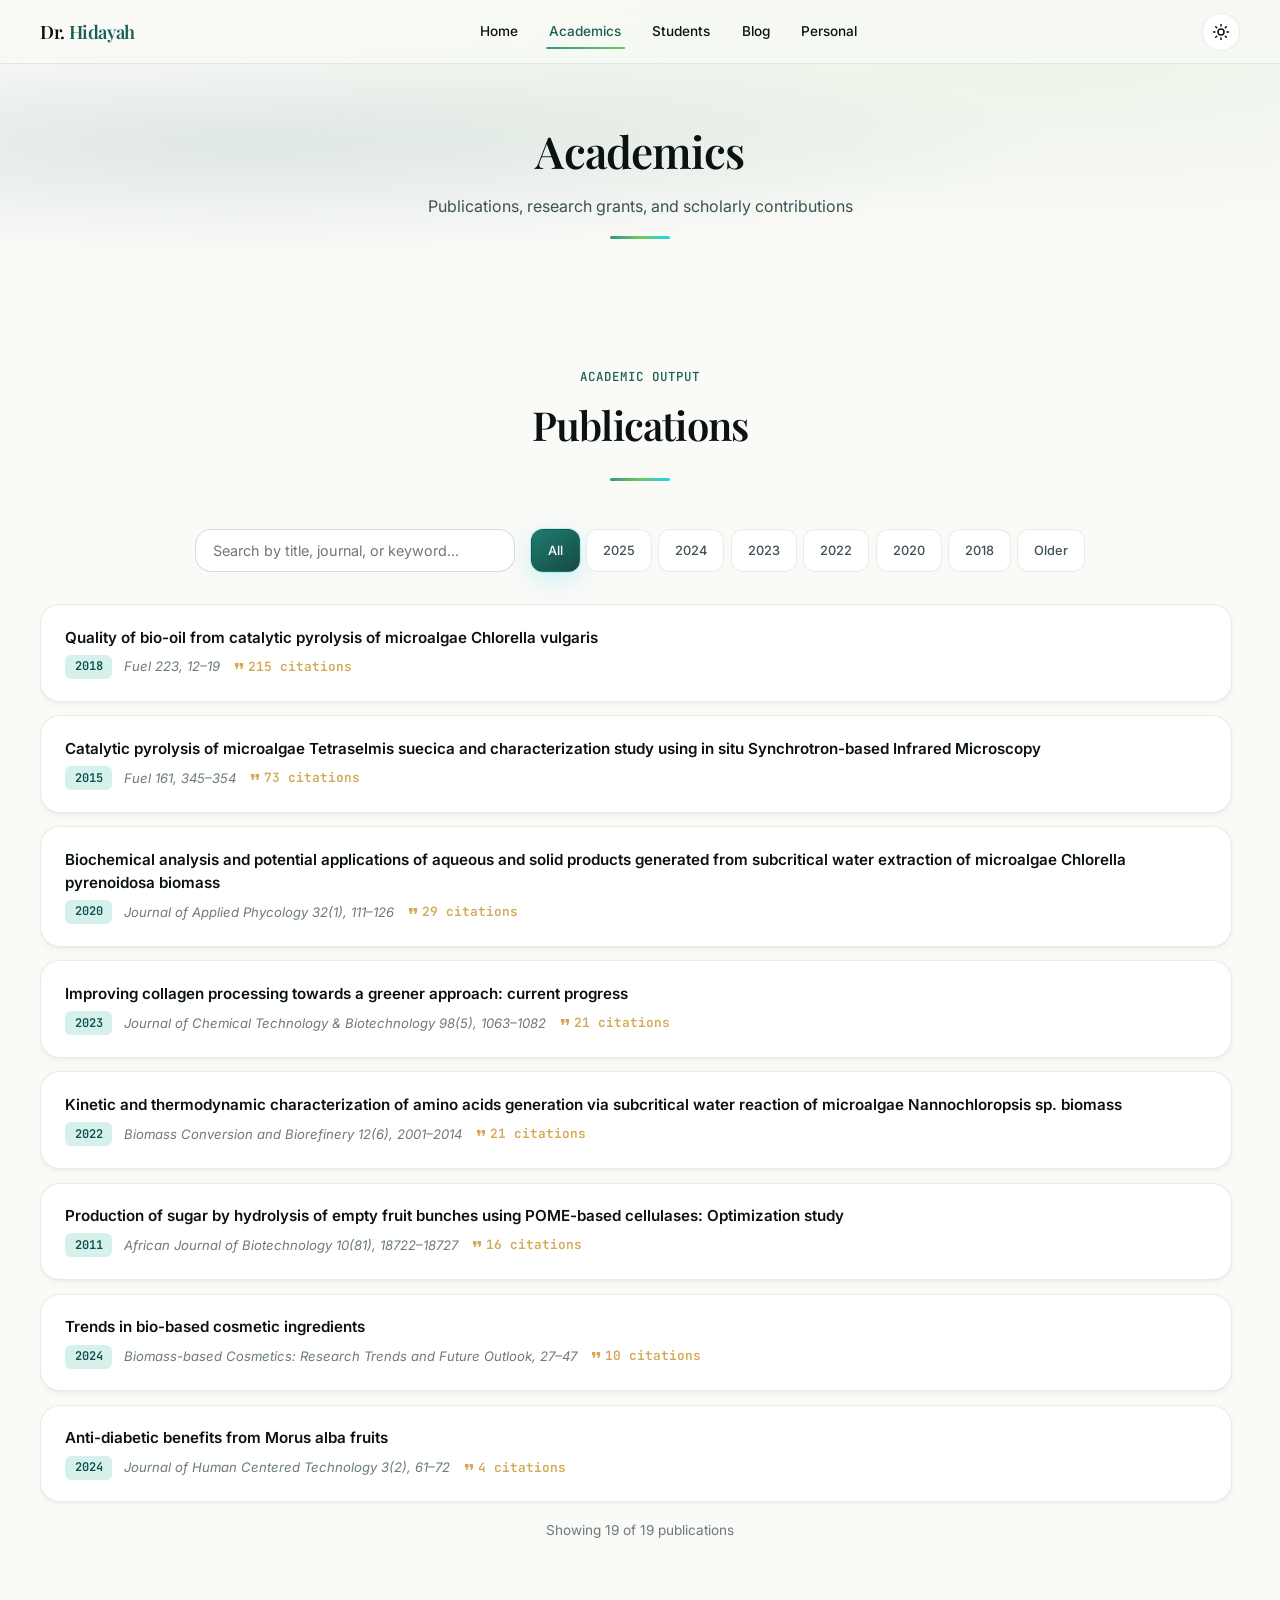
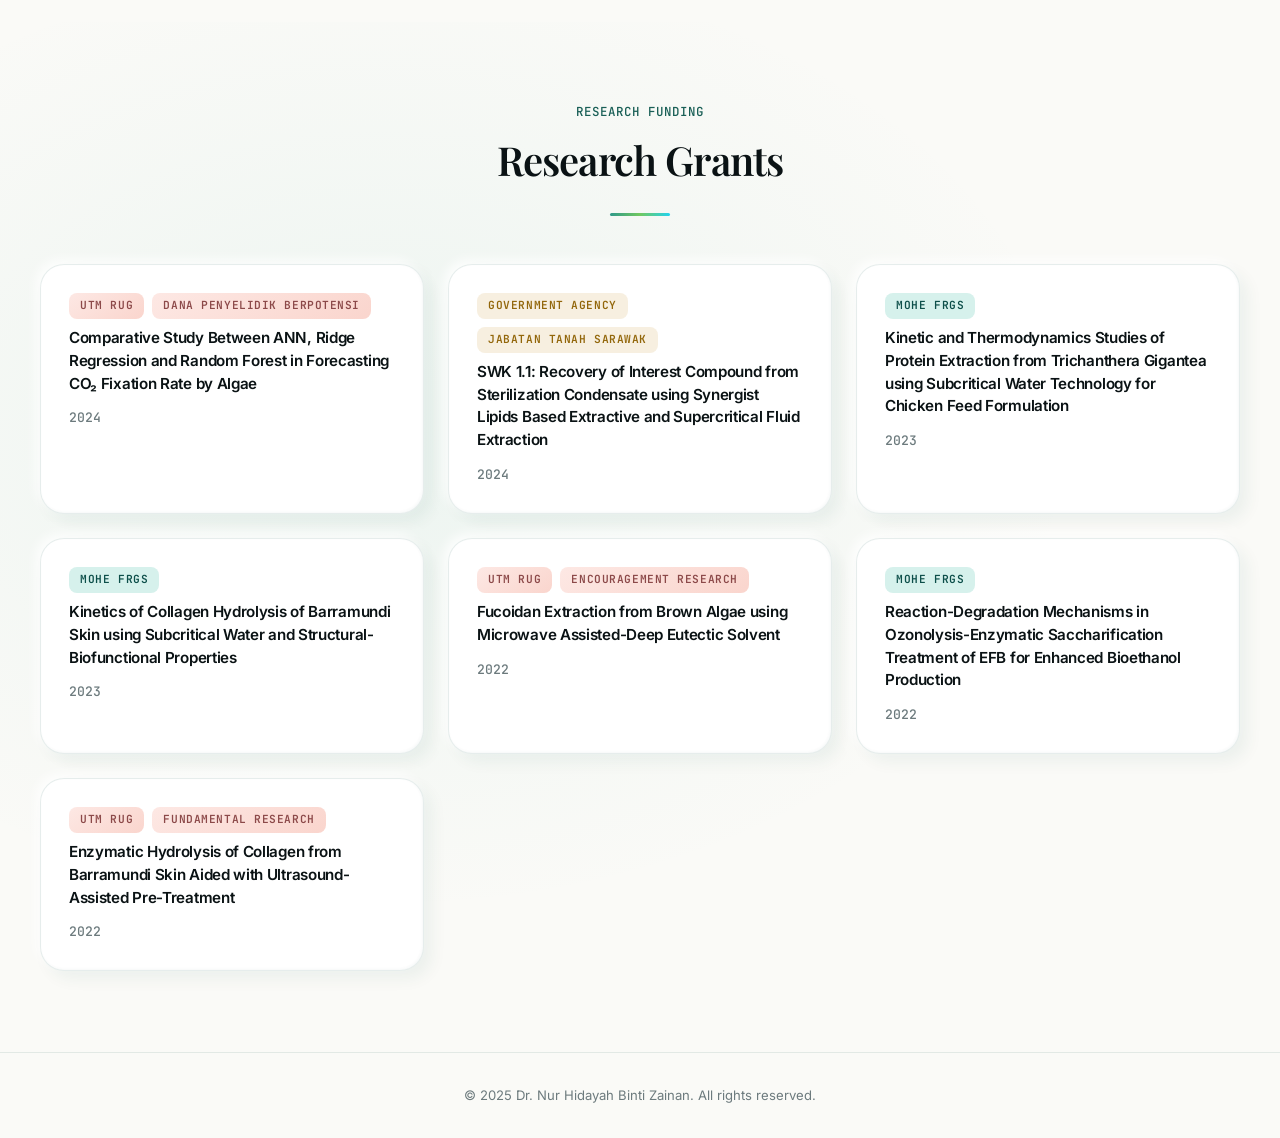
==== commit 42d68365: "feat: redesign v2 — bioluminescent academic system Elite-tier redesign of Dr. Nur Hidayah's site on " ====
--- a/academics.html
+++ b/academics.html
@@ -3,16 +3,31 @@
 <head>
   <meta charset="UTF-8" />
   <meta name="viewport" content="width=device-width, initial-scale=1.0" />
-  <title>Academics — Dr. Nur Hidayah Binti Zainan</title>
-  <meta name="description" content="Publications and research grants by Dr. Nur Hidayah Binti Zainan, UTM." />
+  <title>Publications &amp; Grants | Dr. Nur Hidayah Binti Zainan, UTM Researcher</title>
+  <meta name="description" content="Browse 16+ peer-reviewed publications and 7 funded research grants by Dr. Nur Hidayah Binti Zainan, UTM. Research in microalgae biofuel, catalytic pyrolysis, subcritical water extraction, and green bioprocessing. 394 citations, h-index 7." />
+  <meta name="keywords" content="Nur Hidayah Zainan publications, UTM researcher, microalgae biofuel papers, catalytic pyrolysis, subcritical water extraction, FRGS grant, research grants Malaysia, bioprocess engineering publications" />
+  <meta name="author" content="Dr. Nur Hidayah Binti Zainan" />
+  <meta name="robots" content="index, follow" />
+  <link rel="canonical" href="https://hidayah.biomechemical.com/academics.html" />
+  <meta property="og:title" content="Publications & Grants | Dr. Nur Hidayah Zainan" />
+  <meta property="og:description" content="16+ peer-reviewed publications and 7 funded grants in microalgae biofuel, green technology, and bioprocess engineering." />
+  <meta property="og:url" content="https://hidayah.biomechemical.com/academics.html" />
+  <meta property="og:type" content="website" />
+  <meta property="og:image" content="https://hidayah.biomechemical.com/Profile_pic.png" />
+  <meta name="theme-color" content="#0d4f4a" media="(prefers-color-scheme: dark)" />
+  <meta name="theme-color" content="#fafaf7" media="(prefers-color-scheme: light)" />
+  <script>(function(){try{var t=localStorage.getItem('hidayah-theme');if(t==='dark'||t==='light'){document.documentElement.setAttribute('data-theme',t);}}catch(e){}})();</script>
   <link rel="preconnect" href="https://fonts.googleapis.com" />
   <link rel="preconnect" href="https://fonts.gstatic.com" crossorigin />
-  <link href="https://fonts.googleapis.com/css2?family=Inter:wght@300;400;500;600;700&family=Playfair+Display:wght@500;600;700&display=swap" rel="stylesheet" />
-  <link rel="stylesheet" href="styles.css" />
+  <link href="https://fonts.googleapis.com/css2?family=Inter:wght@300;400;500;600;700&family=JetBrains+Mono:wght@400;500;600&family=Playfair+Display:wght@500;600;700&display=swap" rel="stylesheet" />
+  <link rel="stylesheet" href="styles.css?v=5" />
 </head>
 <body>
 
-  <nav class="navbar" id="navbar">
+  <div class="scroll-progress" aria-hidden="true"></div>
+  <div class="nav-overlay" aria-hidden="true"></div>
+
+  <nav class="navbar" id="navbar" aria-label="Primary">
     <div class="nav-inner">
       <a href="index.html" class="nav-brand">Dr. <span>Hidayah</span></a>
       <ul class="nav-links" id="navLinks">
@@ -21,10 +36,17 @@
         <li><a href="students.html">Students</a></li>
         <li><a href="blog.html">Blog</a></li>
         <li><a href="personal.html">Personal</a></li>
+        <li class="nav-indicator-host" aria-hidden="true"><span class="nav-indicator"></span></li>
       </ul>
-      <button class="nav-toggle" id="navToggle" aria-label="Toggle navigation">
-        <span></span><span></span><span></span>
-      </button>
+      <div class="nav-actions">
+        <button class="theme-toggle" type="button" aria-label="Toggle color theme" title="Toggle theme">
+          <svg class="icon-sun" viewBox="0 0 24 24" fill="none" stroke="currentColor" stroke-width="2" stroke-linecap="round" stroke-linejoin="round" aria-hidden="true"><circle cx="12" cy="12" r="4"/><path d="M12 2v2M12 20v2M4.93 4.93l1.41 1.41M17.66 17.66l1.41 1.41M2 12h2M20 12h2M4.93 19.07l1.41-1.41M17.66 6.34l1.41-1.41"/></svg>
+          <svg class="icon-moon" viewBox="0 0 24 24" fill="none" stroke="currentColor" stroke-width="2" stroke-linecap="round" stroke-linejoin="round" aria-hidden="true"><path d="M21 12.79A9 9 0 1 1 11.21 3 7 7 0 0 0 21 12.79z"/></svg>
+        </button>
+        <button class="nav-toggle" id="navToggle" aria-label="Toggle navigation" aria-controls="navLinks" aria-expanded="false">
+          <span></span><span></span><span></span>
+        </button>
+      </div>
     </div>
   </nav>
 
@@ -127,7 +149,7 @@
     <p>&copy; 2025 Dr. Nur Hidayah Binti Zainan. All rights reserved.</p>
   </footer>
 
-  <script src="script.js"></script>
+  <script src="script.js?v=5"></script>
   <script>
     // ── Publication Data ──
     const publications = [
--- a/styles.css
+++ b/styles.css
@@ -1,58 +1,298 @@
-/* ===== RESET & BASE ===== */
-*, *::before, *::after { margin: 0; padding: 0; box-sizing: border-box; }
-html { scroll-behavior: smooth; scroll-padding-top: 80px; }
+/* =========================================================================
+   Dr. Nur Hidayah — Design System v2 (redesign-v2)
+   tokens → primitives → components → sections → pages
+   Vanilla CSS, no framework. Dual-mode (light/dark).
+   ========================================================================= */
+
+/* ---------- 1. TOKENS ---------- */
+:root {
+  /* Teal (ocean primary) */
+  --teal-50:#eef9f7; --teal-100:#d6f1ec; --teal-200:#b0e3db; --teal-300:#7fcec1;
+  --teal-400:#4eb5a5; --teal-500:#2f9989; --teal-600:#1f7c70; --teal-700:#195f56;
+  --teal-800:#154a43; --teal-900:#0d4f4a; --teal-950:#062e2a;
+
+  /* Algae green */
+  --algae-50:#effaec; --algae-100:#dbf4d4; --algae-200:#b9e8ad; --algae-300:#8fd77f;
+  --algae-400:#71c860; --algae-500:#5fb85a; --algae-600:#4a9846; --algae-700:#3b7838;
+  --algae-800:#2f5e2d; --algae-900:#254824; --algae-950:#112611;
+
+  /* Cyan (bioluminescent highlight) */
+  --cyan-50:#ecfeff; --cyan-100:#cffafe; --cyan-200:#a5f3fc; --cyan-300:#67e8f9;
+  --cyan-400:#22d3ee; --cyan-500:#06b6d4; --cyan-600:#0891b2; --cyan-700:#0e7490;
+
+  /* Warm sand — light-mode neutral */
+  --sand-50:#fafaf7; --sand-100:#f4f2ea; --sand-200:#e9e4d4; --sand-300:#d6ceb8;
+  --sand-400:#b8ab8a; --sand-500:#96896a; --sand-600:#766b52; --sand-700:#5b523e;
+
+  /* Ink — dark-mode neutral */
+  --ink-50:#eef2f3; --ink-100:#d0d8da; --ink-300:#7d8e92; --ink-500:#3c5155;
+  --ink-700:#1d3034; --ink-800:#122023; --ink-900:#0a1214; --ink-950:#050a0b;
+
+  /* Amber — grants / citations accents ONLY */
+  --amber-300:#fcd34d; --amber-500:#d4a853; --amber-700:#92660a;
+
+  /* Semantic — light mode defaults */
+  --color-bg: var(--sand-50);
+  --color-bg-elev: #ffffff;
+  --color-surface: #ffffff;
+  --color-surface-2: var(--sand-100);
+  --color-text: var(--ink-900);
+  --color-text-muted: var(--ink-500);
+  --color-text-soft: #6c7a7d;
+  --color-border: rgba(13,79,74,0.10);
+  --color-border-strong: rgba(13,79,74,0.18);
+  --color-primary: var(--teal-700);
+  --color-primary-ink: var(--teal-900);
+  --color-primary-soft: var(--teal-100);
+  --color-accent: var(--algae-500);
+  --color-glow: var(--cyan-400);
+  --color-amber: var(--amber-500);
+  --color-focus: var(--amber-500);
+
+  /* Clay surface mix — light */
+  --clay-hi: rgba(255,255,255,0.95);
+  --clay-lo: rgba(13,79,74,0.08);
+
+  /* Spacing (4px grid) */
+  --space-1:4px; --space-2:8px; --space-3:12px; --space-4:16px; --space-5:20px;
+  --space-6:24px; --space-8:32px; --space-10:40px; --space-12:48px; --space-16:64px;
+  --space-20:80px; --space-24:96px;
+
+  /* Type scale — base 16px, 1.25 ratio */
+  --fs-xs:.75rem; --fs-sm:.875rem; --fs-base:1rem; --fs-md:1.125rem;
+  --fs-lg:1.25rem; --fs-xl:1.563rem; --fs-2xl:1.953rem; --fs-3xl:2.441rem;
+  --fs-4xl:3.052rem; --fs-5xl:3.815rem;
+
+  --lh-tight:1.15; --lh-snug:1.35; --lh-base:1.6; --lh-loose:1.8;
+  --ls-tight:-0.02em; --ls-normal:0; --ls-wide:0.08em;
+
+  /* Radius */
+  --r-sm:8px; --r-md:12px; --r-lg:16px; --r-xl:20px; --r-2xl:24px; --r-3xl:32px; --r-full:9999px;
+
+  /* Shadow scale */
+  --shadow-1: 0 1px 2px rgba(13,79,74,0.04), 0 2px 6px rgba(13,79,74,0.05);
+  --shadow-2:
+    8px 8px 16px rgba(13,79,74,0.06),
+    -4px -4px 12px rgba(255,255,255,0.85),
+    inset 2px 2px 4px rgba(255,255,255,0.6),
+    inset -1px -1px 3px rgba(13,79,74,0.04);
+  --shadow-3:
+    10px 12px 28px rgba(13,79,74,0.12),
+    -4px -4px 14px rgba(255,255,255,0.9),
+    inset 2px 2px 4px rgba(255,255,255,0.55);
+  --shadow-glow-cyan: 0 0 0 1px rgba(34,211,238,0.25), 0 8px 24px rgba(34,211,238,0.22);
+  --shadow-glow-algae: 0 0 0 1px rgba(95,184,90,0.28), 0 10px 28px rgba(95,184,90,0.22);
+  --shadow-focus: 0 0 0 3px rgba(212,168,83,0.55);
+
+  /* Motion */
+  --ease-out-quart: cubic-bezier(.25,1,.5,1);
+  --ease-spring:    cubic-bezier(.5,1.2,.3,1);
+  --ease-in-out:    cubic-bezier(.4,0,.2,1);
+  --dur-fast: 160ms;
+  --dur-base: 260ms;
+  --dur-slow: 520ms;
+  --dur-slower: 900ms;
+
+  /* Fonts */
+  --font-sans: 'Inter', -apple-system, BlinkMacSystemFont, 'Segoe UI', sans-serif;
+  --font-display: 'Playfair Display', Georgia, serif;
+  --font-mono: 'JetBrains Mono', ui-monospace, 'SF Mono', Menlo, Consolas, monospace;
+
+  /* Layout */
+  --maxw: 1200px;
+  --maxw-prose: 780px;
+  --nav-h: 68px;
+}
+
+/* Dark-mode semantic overrides */
+[data-theme="dark"] {
+  --color-bg: var(--ink-900);
+  --color-bg-elev: var(--ink-800);
+  --color-surface: var(--ink-800);
+  --color-surface-2: var(--ink-700);
+  --color-text: #e7ecec;
+  --color-text-muted: #9fb0b2;
+  --color-text-soft: #8395a0;
+  --color-border: rgba(127,206,193,0.14);
+  --color-border-strong: rgba(127,206,193,0.28);
+  --color-primary: var(--teal-300);
+  --color-primary-ink: var(--teal-200);
+  --color-primary-soft: rgba(127,206,193,0.12);
+  --color-accent: var(--algae-400);
+  --color-glow: var(--cyan-300);
+
+  --clay-hi: rgba(127,206,193,0.06);
+  --clay-lo: rgba(0,0,0,0.5);
+
+  --shadow-1: 0 1px 2px rgba(0,0,0,0.4), 0 2px 8px rgba(0,0,0,0.35);
+  --shadow-2:
+    8px 8px 16px rgba(0,0,0,0.45),
+    -2px -2px 10px rgba(127,206,193,0.04),
+    inset 1px 1px 2px rgba(127,206,193,0.05);
+  --shadow-3:
+    10px 12px 28px rgba(0,0,0,0.55),
+    -3px -3px 12px rgba(127,206,193,0.06),
+    inset 1px 1px 2px rgba(127,206,193,0.06);
+  --shadow-glow-cyan: 0 0 0 1px rgba(103,232,249,0.28), 0 10px 32px rgba(34,211,238,0.32);
+  --shadow-glow-algae: 0 0 0 1px rgba(143,215,127,0.32), 0 12px 32px rgba(95,184,90,0.28);
+}
+
+/* Respect OS dark preference on first visit (until user sets data-theme) */
+@media (prefers-color-scheme: dark) {
+  :root:not([data-theme="light"]):not([data-theme="dark"]) {
+    color-scheme: dark;
+    --color-bg: var(--ink-900);
+    --color-bg-elev: var(--ink-800);
+    --color-surface: var(--ink-800);
+    --color-surface-2: var(--ink-700);
+    --color-text: #e7ecec;
+    --color-text-muted: #9fb0b2;
+    --color-text-soft: #8395a0;
+    --color-border: rgba(127,206,193,0.14);
+    --color-border-strong: rgba(127,206,193,0.28);
+    --color-primary: var(--teal-300);
+    --color-primary-ink: var(--teal-200);
+    --color-primary-soft: rgba(127,206,193,0.12);
+    --color-accent: var(--algae-400);
+    --color-glow: var(--cyan-300);
+    --clay-hi: rgba(127,206,193,0.06);
+    --clay-lo: rgba(0,0,0,0.5);
+  }
+}
+
+/* ---------- 2. RESET & BASE ---------- */
+*, *::before, *::after { margin:0; padding:0; box-sizing:border-box; }
+html {
+  scroll-behavior: smooth;
+  scroll-padding-top: calc(var(--nav-h) + 16px);
+  color-scheme: light;
+}
+[data-theme="dark"] html, html[data-theme="dark"] { color-scheme: dark; }
 body {
-  font-family: 'Inter', sans-serif;
-  background: #FFF8F0;
-  color: #2D3436;
-  line-height: 1.7;
+  font-family: var(--font-sans);
+  background: var(--color-bg);
+  color: var(--color-text);
+  line-height: var(--lh-base);
   -webkit-font-smoothing: antialiased;
-}
-
-/* ===== CLAYMORPHISM UTILITIES ===== */
+  -moz-osx-font-smoothing: grayscale;
+  transition: background-color var(--dur-slow) var(--ease-out-quart),
+              color var(--dur-slow) var(--ease-out-quart);
+}
+img { max-width: 100%; display: block; }
+a { color: var(--color-primary); }
+::selection { background: var(--color-primary-soft); color: var(--color-primary-ink); }
+[data-theme="dark"] ::selection { background: rgba(34,211,238,0.25); color: var(--color-text); }
+
+/* Focus ring (amber, visible, accessible) */
+:focus-visible {
+  outline: none;
+  box-shadow: var(--shadow-focus);
+  border-radius: 6px;
+}
+
+/* ---------- 3. PRIMITIVES ---------- */
+
+/* Claymorphism surfaces — token-driven */
 .clay {
-  background: #FFFFFF;
-  border-radius: 24px;
+  background: var(--color-surface);
+  border-radius: var(--r-2xl);
+  box-shadow: var(--shadow-2);
+  border: 1px solid var(--color-border);
+  transition: transform var(--dur-base) var(--ease-out-quart),
+              box-shadow var(--dur-base) var(--ease-out-quart),
+              border-color var(--dur-base) var(--ease-out-quart);
+}
+.clay-teal {
+  background: linear-gradient(145deg, var(--teal-50), var(--teal-100));
+  border-radius: var(--r-2xl);
   box-shadow:
-    8px 8px 16px rgba(45, 52, 54, 0.08),
-    -4px -4px 12px rgba(255, 255, 255, 0.9),
-    inset 2px 2px 4px rgba(255, 255, 255, 0.6),
-    inset -1px -1px 3px rgba(45, 52, 54, 0.04);
-  border: 1px solid rgba(255, 255, 255, 0.7);
-}
-.clay-teal {
-  background: linear-gradient(145deg, #e8f6f4, #d4efec);
-  border-radius: 24px;
-  box-shadow:
-    8px 8px 16px rgba(91, 191, 181, 0.15),
-    -4px -4px 12px rgba(255, 255, 255, 0.8),
-    inset 2px 2px 4px rgba(255, 255, 255, 0.5),
-    inset -1px -1px 3px rgba(91, 191, 181, 0.08);
-  border: 1px solid rgba(255, 255, 255, 0.6);
+    8px 8px 16px rgba(31,124,112,0.12),
+    -4px -4px 12px rgba(255,255,255,0.8),
+    inset 2px 2px 4px rgba(255,255,255,0.5);
+  border: 1px solid rgba(255,255,255,0.6);
+}
+[data-theme="dark"] .clay-teal {
+  background: linear-gradient(145deg, rgba(31,124,112,0.18), rgba(13,79,74,0.3));
+  box-shadow: var(--shadow-2);
+  border: 1px solid var(--color-border);
 }
 .clay-coral {
   background: linear-gradient(145deg, #fde8e4, #fad5cd);
-  border-radius: 24px;
-  box-shadow:
-    8px 8px 16px rgba(240, 128, 128, 0.12),
-    -4px -4px 12px rgba(255, 255, 255, 0.8),
-    inset 2px 2px 4px rgba(255, 255, 255, 0.5),
-    inset -1px -1px 3px rgba(240, 128, 128, 0.06);
-  border: 1px solid rgba(255, 255, 255, 0.6);
+  border-radius: var(--r-2xl);
+  box-shadow: var(--shadow-2);
+  border: 1px solid rgba(255,255,255,0.6);
+}
+[data-theme="dark"] .clay-coral {
+  background: linear-gradient(145deg, rgba(196,107,107,0.18), rgba(60,30,30,0.35));
+  border: 1px solid var(--color-border);
 }
 .clay-gold {
   background: linear-gradient(145deg, #f5eddd, #efe5d0);
-  border-radius: 24px;
-  box-shadow:
-    8px 8px 16px rgba(212, 168, 83, 0.12),
-    -4px -4px 12px rgba(255, 255, 255, 0.8),
-    inset 2px 2px 4px rgba(255, 255, 255, 0.5),
-    inset -1px -1px 3px rgba(212, 168, 83, 0.06);
-  border: 1px solid rgba(255, 255, 255, 0.6);
-}
-
-/* ===== TYPOGRAPHY ===== */
-h1, h2, h3 { font-family: 'Playfair Display', serif; color: #2D3436; }
+  border-radius: var(--r-2xl);
+  box-shadow: var(--shadow-2);
+  border: 1px solid rgba(255,255,255,0.6);
+}
+[data-theme="dark"] .clay-gold {
+  background: linear-gradient(145deg, rgba(212,168,83,0.16), rgba(80,60,20,0.3));
+  border: 1px solid var(--color-border);
+}
+
+/* Button primitive */
+.btn {
+  display: inline-flex;
+  align-items: center;
+  justify-content: center;
+  gap: var(--space-2);
+  padding: var(--space-3) var(--space-5);
+  border-radius: var(--r-lg);
+  border: 1px solid var(--color-border);
+  background: var(--color-surface);
+  color: var(--color-text);
+  font: 600 var(--fs-sm)/1 var(--font-sans);
+  letter-spacing: 0.01em;
+  text-decoration: none;
+  cursor: pointer;
+  transition: transform var(--dur-fast) var(--ease-spring),
+              box-shadow var(--dur-base) var(--ease-out-quart),
+              background var(--dur-base) var(--ease-out-quart),
+              border-color var(--dur-base) var(--ease-out-quart),
+              color var(--dur-base) var(--ease-out-quart);
+}
+.btn:hover { transform: translateY(-2px); box-shadow: var(--shadow-glow-algae); border-color: var(--color-accent); }
+.btn:active { transform: translateY(0); }
+.btn-primary {
+  background: linear-gradient(145deg, var(--teal-600), var(--teal-800));
+  color: #fff; border-color: transparent;
+}
+.btn-primary:hover { box-shadow: var(--shadow-glow-cyan); color:#fff; }
+
+/* Link underline draw-in (used on anchor links with .link) */
+.link {
+  position: relative;
+  text-decoration: none;
+  color: var(--color-primary);
+  background-image: linear-gradient(currentColor, currentColor);
+  background-repeat: no-repeat;
+  background-size: 0% 1.5px;
+  background-position: 0 100%;
+  transition: background-size var(--dur-base) var(--ease-out-quart), color var(--dur-base) var(--ease-out-quart);
+}
+.link:hover { background-size: 100% 1.5px; }
+
+/* Scroll progress bar */
+.scroll-progress {
+  position: fixed; top: 0; left: 0; height: 2px; width: 0;
+  background: linear-gradient(90deg, var(--teal-500), var(--algae-400), var(--cyan-400));
+  z-index: 1100;
+  transition: width 80ms linear;
+  pointer-events: none;
+}
+
+/* ---------- 4. TYPOGRAPHY ---------- */
+h1, h2, h3 { font-family: var(--font-display); color: var(--color-text); font-weight: 600; letter-spacing: var(--ls-tight); }
+h4, h5, h6 { font-family: var(--font-sans); color: var(--color-text); font-weight: 600; }
+.mono, .num { font-family: var(--font-mono); font-variant-numeric: tabular-nums; }
+
 .section-title {
   font-size: clamp(1.75rem, 4vw, 2.5rem);
   font-weight: 600;
@@ -61,358 +301,768 @@
   display: inline-block;
 }
 .section-subtitle {
-  color: #5BBFB5;
-  font-size: 0.95rem;
+  color: var(--color-primary);
+  font-family: var(--font-mono);
+  font-size: 0.78rem;
   font-weight: 500;
   text-transform: uppercase;
-  letter-spacing: 2px;
-  margin-bottom: 0.25rem;
-}
-.section-header {
-  text-align: center;
-  margin-bottom: 3rem;
-}
+  letter-spacing: var(--ls-wide);
+  margin-bottom: 0.35rem;
+}
+.section-header { text-align: center; margin-bottom: 3rem; }
 .section-header .underline-accent {
-  width: 60px;
-  height: 4px;
-  background: linear-gradient(90deg, #5BBFB5, #F08080);
+  width: 60px; height: 3px;
+  background: linear-gradient(90deg, var(--teal-500), var(--algae-400), var(--cyan-400));
   border-radius: 2px;
-  margin: 0.75rem auto 0;
-}
-
-/* ===== NAVIGATION ===== */
+  margin: 0.85rem auto 0;
+}
+
+/* ---------- 5. NAVIGATION ---------- */
 .navbar {
-  position: fixed;
-  top: 0;
-  left: 0;
-  width: 100%;
-  z-index: 1000;
-  padding: 0.75rem 2rem;
-  transition: all 0.35s ease;
-  background: rgba(255, 248, 240, 0.85);
-  backdrop-filter: blur(16px);
-  -webkit-backdrop-filter: blur(16px);
-  border-bottom: 1px solid rgba(91, 191, 181, 0.1);
+  position: fixed; top: 0; left: 0; width: 100%; z-index: 1000;
+  padding: 0.75rem 1.5rem;
+  background: color-mix(in srgb, var(--color-bg) 72%, transparent);
+  -webkit-backdrop-filter: blur(12px) saturate(180%);
+  backdrop-filter: blur(12px) saturate(180%);
+  border-bottom: 1px solid var(--color-border);
+  transition: background var(--dur-base) var(--ease-out-quart),
+              box-shadow var(--dur-base) var(--ease-out-quart);
 }
 .navbar.scrolled {
-  box-shadow: 0 4px 20px rgba(45, 52, 54, 0.06);
-}
+  background: color-mix(in srgb, var(--color-bg) 88%, transparent);
+  box-shadow: 0 6px 24px rgba(13,79,74,0.06);
+}
+[data-theme="dark"] .navbar.scrolled { box-shadow: 0 6px 24px rgba(0,0,0,0.5); }
 .nav-inner {
-  max-width: 1200px;
-  margin: 0 auto;
-  display: flex;
-  align-items: center;
-  justify-content: space-between;
+  max-width: var(--maxw); margin: 0 auto;
+  display: flex; align-items: center; justify-content: space-between;
+  gap: 1rem;
 }
 .nav-brand {
-  font-family: 'Playfair Display', serif;
-  font-size: 1.15rem;
-  font-weight: 600;
-  color: #2D3436;
+  font-family: var(--font-display);
+  font-size: 1.15rem; font-weight: 600;
+  color: var(--color-text); text-decoration: none;
+  letter-spacing: var(--ls-tight);
+}
+.nav-brand span { color: var(--color-primary); }
+.nav-links { display: flex; gap: 0.15rem; list-style: none; position: relative; align-items: center; }
+.nav-links li { display: inline-flex; }
+.nav-links li.nav-indicator-host { position: absolute; inset: 0; pointer-events: none; }
+.nav-links a {
+  position: relative;
+  display: inline-block;
   text-decoration: none;
-}
-.nav-brand span { color: #5BBFB5; }
-.nav-links { display: flex; gap: 0.25rem; list-style: none; }
-.nav-links a {
-  text-decoration: none;
-  color: #2D3436;
+  color: var(--color-text);
   font-size: 0.85rem;
   font-weight: 500;
-  padding: 0.5rem 0.85rem;
-  border-radius: 12px;
-  transition: all 0.25s ease;
-}
-.nav-links a:hover,
-.nav-links a.active {
-  background: rgba(91, 191, 181, 0.12);
-  color: #5BBFB5;
-}
+  padding: 0.55rem 0.9rem;
+  border-radius: 10px;
+  transition: color var(--dur-fast) var(--ease-out-quart);
+}
+.nav-links a:hover { color: var(--color-primary); }
+.nav-links a.active { color: var(--color-primary); }
+/* Sliding active indicator */
+.nav-indicator {
+  position: absolute;
+  bottom: 2px; left: 0;
+  height: 2px; width: 0;
+  background: linear-gradient(90deg, var(--teal-500), var(--algae-400));
+  border-radius: 2px;
+  transition: transform var(--dur-base) var(--ease-spring), width var(--dur-base) var(--ease-spring);
+  pointer-events: none;
+}
+
+/* Theme toggle */
+.theme-toggle {
+  background: var(--color-surface);
+  border: 1px solid var(--color-border);
+  border-radius: 999px;
+  width: 38px; height: 38px;
+  display: inline-flex; align-items: center; justify-content: center;
+  cursor: pointer;
+  color: var(--color-text);
+  transition: transform var(--dur-fast) var(--ease-spring),
+              box-shadow var(--dur-base) var(--ease-out-quart),
+              background var(--dur-base) var(--ease-out-quart);
+}
+.theme-toggle:hover { transform: rotate(-12deg); box-shadow: var(--shadow-glow-cyan); }
+.theme-toggle svg { width: 18px; height: 18px; }
+.theme-toggle .icon-moon { display: none; }
+.theme-toggle .icon-sun { display: block; }
+[data-theme="dark"] .theme-toggle .icon-moon { display: block; }
+[data-theme="dark"] .theme-toggle .icon-sun { display: none; }
+
 .nav-toggle {
   display: none;
   flex-direction: column;
   gap: 5px;
-  background: none;
-  border: none;
-  cursor: pointer;
-  padding: 4px;
+  background: none; border: none; cursor: pointer; padding: 6px;
+  border-radius: 8px;
 }
 .nav-toggle span {
-  width: 24px;
-  height: 2.5px;
-  background: #2D3436;
+  width: 22px; height: 2.5px;
+  background: var(--color-text);
   border-radius: 2px;
-  transition: all 0.3s ease;
-}
-
-/* ===== SECTIONS ===== */
+  transition: all var(--dur-base) var(--ease-out-quart);
+}
+.nav-actions { display: flex; align-items: center; gap: 0.5rem; }
+
+/* Mobile drawer overlay */
+.nav-overlay {
+  position: fixed; inset: 0;
+  background: rgba(10,18,20,0.32);
+  backdrop-filter: blur(6px);
+  opacity: 0; pointer-events: none;
+  transition: opacity var(--dur-base) var(--ease-out-quart);
+  z-index: 998;
+}
+.nav-overlay.visible { opacity: 1; pointer-events: auto; }
+
+/* ---------- 6. LAYOUT / SECTIONS ---------- */
 section { padding: 5rem 1.5rem; }
-.container { max-width: 1200px; margin: 0 auto; }
-
-/* ===== PAGE BANNER (for sub-pages) ===== */
+.container { max-width: var(--maxw); margin: 0 auto; }
+
 .page-banner {
-  padding-top: 120px;
+  padding-top: calc(var(--nav-h) + 48px);
   padding-bottom: 3rem;
   text-align: center;
   background:
-    radial-gradient(ellipse at 20% 50%, rgba(91, 191, 181, 0.06) 0%, transparent 50%),
-    radial-gradient(ellipse at 80% 20%, rgba(240, 128, 128, 0.05) 0%, transparent 50%),
-    #FFF8F0;
-}
-.page-banner h1 {
-  font-size: clamp(2rem, 5vw, 2.75rem);
-  margin-bottom: 0.5rem;
-}
-.page-banner .banner-desc {
-  color: #666;
-  font-size: 1rem;
-  max-width: 600px;
-  margin: 0 auto;
-}
+    radial-gradient(ellipse at 20% 50%, color-mix(in srgb, var(--color-primary) 12%, transparent) 0%, transparent 55%),
+    radial-gradient(ellipse at 80% 20%, color-mix(in srgb, var(--color-accent) 10%, transparent) 0%, transparent 55%),
+    var(--color-bg);
+}
+.page-banner h1 { font-size: clamp(2rem, 5vw, 2.75rem); margin-bottom: 0.5rem; }
+.page-banner .banner-desc { color: var(--color-text-muted); font-size: 1rem; max-width: 620px; margin: 0 auto; }
 .page-banner .underline-accent {
-  width: 60px;
-  height: 4px;
-  background: linear-gradient(90deg, #5BBFB5, #F08080);
-  border-radius: 2px;
-  margin: 1rem auto 0;
-}
-
-/* ===== HERO ===== */
+  width: 60px; height: 3px;
+  background: linear-gradient(90deg, var(--teal-500), var(--algae-400), var(--cyan-400));
+  border-radius: 2px; margin: 1rem auto 0;
+}
+
+/* ---------- 7. HERO (animated microalgae backdrop) ---------- */
 .hero {
+  position: relative;
   min-height: 100vh;
-  display: flex;
-  align-items: center;
-  padding-top: 100px;
+  display: flex; align-items: center;
+  padding-top: calc(var(--nav-h) + 32px);
+  overflow: hidden;
   background:
-    radial-gradient(ellipse at 20% 50%, rgba(91, 191, 181, 0.06) 0%, transparent 50%),
-    radial-gradient(ellipse at 80% 20%, rgba(240, 128, 128, 0.05) 0%, transparent 50%),
-    #FFF8F0;
-}
+    radial-gradient(ellipse at 15% 20%, color-mix(in srgb, var(--teal-400) 18%, transparent) 0%, transparent 55%),
+    radial-gradient(ellipse at 85% 80%, color-mix(in srgb, var(--algae-400) 14%, transparent) 0%, transparent 55%),
+    radial-gradient(ellipse at 50% 110%, color-mix(in srgb, var(--cyan-400) 9%, transparent) 0%, transparent 60%),
+    var(--color-bg);
+}
+.hero-bg {
+  position: absolute; inset: 0; z-index: 0;
+  pointer-events: none;
+  overflow: hidden;
+}
+.hero-bg svg.hero-mesh {
+  position: absolute; inset: 0;
+  width: 100%; height: 100%;
+  opacity: 0.9;
+}
+.hero-bg .bubble {
+  position: absolute;
+  bottom: -40px;
+  width: 10px; height: 10px;
+  border-radius: 50%;
+  background: radial-gradient(circle at 35% 30%, rgba(255,255,255,0.9), rgba(34,211,238,0.45) 60%, rgba(34,211,238,0) 75%);
+  border: 1px solid rgba(34,211,238,0.35);
+  animation: bubble-rise linear infinite;
+  will-change: transform, opacity;
+  opacity: 0;
+}
+@keyframes bubble-rise {
+  0%   { transform: translate3d(0,0,0) scale(0.7); opacity: 0; }
+  10%  { opacity: 0.85; }
+  50%  { transform: translate3d(10px,-45vh,0) scale(1); }
+  90%  { opacity: 0.5; }
+  100% { transform: translate3d(-8px,-105vh,0) scale(0.9); opacity: 0; }
+}
+.hero-bg .alga {
+  position: absolute;
+  animation: drift linear infinite alternate;
+  will-change: transform, opacity;
+  opacity: 0.55;
+  color: var(--teal-500);
+  filter: drop-shadow(0 0 8px rgba(47,153,137,0.2));
+}
+[data-theme="dark"] .hero-bg .alga {
+  color: var(--algae-300);
+  opacity: 0.4;
+  filter: drop-shadow(0 0 10px rgba(143,215,127,0.35));
+}
+.hero-bg .alga svg { width: 100%; height: 100%; }
+@keyframes drift {
+  0%   { transform: translate3d(0,0,0) rotate(0deg); }
+  50%  { transform: translate3d(14px,-18px,0) rotate(8deg); }
+  100% { transform: translate3d(-12px,16px,0) rotate(-6deg); }
+}
+
+.hero .container { position: relative; z-index: 2; }
 .hero-grid {
   display: grid;
-  grid-template-columns: 1fr 1fr;
+  grid-template-columns: 1.05fr 1fr;
   gap: 4rem;
   align-items: center;
 }
-.hero-photo-wrapper { display: flex; justify-content: center; }
-.hero-photo {
-  width: 320px;
-  height: 320px;
-  border-radius: 32px;
-  object-fit: cover;
-  box-shadow:
-    12px 12px 24px rgba(91, 191, 181, 0.15),
-    -6px -6px 16px rgba(255, 255, 255, 0.9),
-    inset 3px 3px 6px rgba(255, 255, 255, 0.4),
-    inset -2px -2px 4px rgba(45, 52, 54, 0.04);
-  border: 4px solid rgba(255, 255, 255, 0.8);
-}
-.hero-content h1 { font-size: clamp(2rem, 5vw, 3rem); line-height: 1.2; margin-bottom: 0.5rem; }
-.hero-content .title-line { font-family: 'Inter', sans-serif; font-size: 1rem; font-weight: 500; color: #5BBFB5; margin-bottom: 0.15rem; }
-.hero-content .affiliation { font-size: 0.9rem; color: #666; margin-bottom: 1rem; }
+.hero-content h1 {
+  font-size: clamp(2.1rem, 5.2vw, 3.3rem);
+  line-height: var(--lh-tight);
+  margin-bottom: 0.6rem;
+  letter-spacing: var(--ls-tight);
+}
+.hero-content .title-line {
+  font-family: var(--font-sans);
+  font-size: 1rem;
+  font-weight: 500;
+  color: var(--color-primary);
+  margin-bottom: 0.15rem;
+}
+.hero-content .affiliation { font-size: 0.92rem; color: var(--color-text-muted); margin-bottom: 1.1rem; }
 .hero-keywords { display: flex; flex-wrap: wrap; gap: 0.5rem; margin-bottom: 1.25rem; }
 .keyword-tag {
-  background: linear-gradient(145deg, #e8f6f4, #d4efec);
-  color: #3a8f85;
+  background: linear-gradient(145deg, var(--teal-50), var(--teal-100));
+  color: var(--teal-800);
   padding: 0.3rem 0.85rem;
-  border-radius: 20px;
-  font-size: 0.78rem;
-  font-weight: 500;
-  box-shadow: 3px 3px 6px rgba(91, 191, 181, 0.1), -2px -2px 4px rgba(255, 255, 255, 0.8), inset 1px 1px 2px rgba(255, 255, 255, 0.5);
+  border-radius: var(--r-full);
+  font-size: 0.78rem; font-weight: 500;
+  border: 1px solid var(--color-border);
+  box-shadow: var(--shadow-1);
+}
+[data-theme="dark"] .keyword-tag {
+  background: linear-gradient(145deg, rgba(31,124,112,0.18), rgba(13,79,74,0.3));
+  color: var(--teal-200);
 }
 .hero-tagline {
-  font-family: 'Playfair Display', serif;
+  font-family: var(--font-display);
   font-style: italic;
   font-size: 1.05rem;
-  color: #666;
+  color: var(--color-text-muted);
   margin-bottom: 1.75rem;
   padding-left: 1rem;
-  border-left: 3px solid #F08080;
-}
-.stat-cards { display: grid; grid-template-columns: repeat(auto-fit, minmax(100px, 1fr)); gap: 0.75rem; }
+  border-left: 3px solid var(--algae-500);
+}
+
+/* Hero photo treatment: blob clip, rotating text ring, ambient glow */
+.hero-photo-wrapper {
+  position: relative;
+  display: flex; justify-content: center; align-items: center;
+  width: min(100%, 380px);
+  aspect-ratio: 1;
+  margin: 0 auto;
+}
+.hero-photo-glow {
+  position: absolute; inset: -8%;
+  border-radius: 50%;
+  background: radial-gradient(circle at 50% 50%, rgba(95,184,90,0.38) 0%, rgba(34,211,238,0.25) 42%, transparent 72%);
+  filter: blur(22px);
+  animation: glow-pulse 6s var(--ease-in-out) infinite;
+  z-index: 0;
+}
+@keyframes glow-pulse {
+  0%, 100% { transform: scale(1); opacity: 0.75; }
+  50%      { transform: scale(1.06); opacity: 1; }
+}
+.hero-photo-ring {
+  position: absolute; inset: -4%;
+  width: 108%; height: 108%;
+  animation: ring-spin 38s linear infinite;
+  z-index: 1;
+  pointer-events: none;
+}
+.hero-photo-ring text {
+  font-family: var(--font-mono);
+  font-size: 10.5px;
+  letter-spacing: 0.22em;
+  text-transform: uppercase;
+  fill: var(--teal-700);
+}
+[data-theme="dark"] .hero-photo-ring text { fill: var(--teal-300); }
+@keyframes ring-spin { to { transform: rotate(360deg); } }
+
+.hero-photo-blob {
+  position: relative;
+  width: 88%; aspect-ratio: 1;
+  z-index: 2;
+  -webkit-clip-path: url(#blobClip);
+          clip-path: url(#blobClip);
+  background: var(--color-surface);
+  box-shadow: var(--shadow-3);
+}
+.hero-photo-blob img.hero-photo {
+  width: 100%; height: 100%; object-fit: cover; display: block;
+  border-radius: 0;
+  border: none;
+  box-shadow: none;
+}
+
+/* Stat cards (home) */
+.stat-cards {
+  display: grid;
+  grid-template-columns: repeat(auto-fit, minmax(110px, 1fr));
+  gap: 0.75rem;
+}
 .stat-card {
+  position: relative;
   text-align: center;
-  padding: 1rem 0.5rem;
-  border-radius: 20px;
-  background: #FFFFFF;
-  box-shadow: 6px 6px 12px rgba(45, 52, 54, 0.06), -3px -3px 8px rgba(255, 255, 255, 0.9), inset 2px 2px 4px rgba(255, 255, 255, 0.5), inset -1px -1px 2px rgba(45, 52, 54, 0.03);
-  border: 1px solid rgba(255, 255, 255, 0.7);
-}
-.stat-card .stat-number { font-family: 'Playfair Display', serif; font-size: 1.5rem; font-weight: 700; color: #5BBFB5; display: block; }
-.stat-card .stat-label { font-size: 0.7rem; color: #888; font-weight: 500; text-transform: uppercase; letter-spacing: 0.5px; margin-top: 0.15rem; }
-
-/* ===== ABOUT ===== */
-.about { background: #FFF8F0; }
-.about-content { max-width: 800px; margin: 0 auto; font-size: 1rem; color: #444; text-align: center; }
+  padding: 1.1rem 0.6rem 1rem;
+  border-radius: var(--r-xl);
+  background: var(--color-surface);
+  box-shadow: var(--shadow-2);
+  border: 1px solid var(--color-border);
+  overflow: hidden;
+  transition: transform var(--dur-base) var(--ease-spring),
+              box-shadow var(--dur-base) var(--ease-out-quart);
+}
+.stat-card:hover { transform: translateY(-3px); box-shadow: var(--shadow-glow-algae); }
+.stat-card .stat-number {
+  font-family: var(--font-mono);
+  font-variant-numeric: tabular-nums;
+  font-size: 1.75rem;
+  font-weight: 600;
+  color: var(--color-primary);
+  display: block;
+  line-height: 1;
+  letter-spacing: -0.01em;
+}
+.stat-card .stat-label {
+  font-size: 0.68rem;
+  color: var(--color-text-soft);
+  font-weight: 500;
+  text-transform: uppercase;
+  letter-spacing: var(--ls-wide);
+  margin-top: 0.4rem;
+  display: block;
+}
+.stat-card .stat-arc {
+  position: absolute; inset: auto 0 0 0;
+  height: 3px;
+  background: color-mix(in srgb, var(--color-primary) 15%, transparent);
+  overflow: hidden;
+}
+.stat-card .stat-arc-fill {
+  display: block;
+  height: 100%;
+  width: 0;
+  background: linear-gradient(90deg, var(--teal-500), var(--algae-400), var(--cyan-400));
+  transition: width 1.4s var(--ease-out-quart);
+}
+
+/* ---------- 8. ABOUT ---------- */
+.about { background: var(--color-bg); }
+.about-content { max-width: 800px; margin: 0 auto; font-size: 1rem; color: var(--color-text-muted); text-align: center; }
 .about-card { padding: 2.5rem; }
-.about-content p { margin-bottom: 1rem; }
+.about-content p { margin-bottom: 1rem; color: var(--color-text); }
 .about-content p:last-child { margin-bottom: 0; }
 
-/* ===== RESEARCH INTERESTS ===== */
+/* ---------- 9. RESEARCH INTERESTS ---------- */
 .research {
-  background: radial-gradient(ellipse at 70% 80%, rgba(240, 128, 128, 0.04) 0%, transparent 50%), #FFF8F0;
+  background: radial-gradient(ellipse at 70% 80%, color-mix(in srgb, var(--algae-400) 8%, transparent) 0%, transparent 55%),
+              var(--color-bg);
 }
 .research-grid { display: grid; grid-template-columns: repeat(auto-fit, minmax(280px, 1fr)); gap: 1.5rem; }
-.research-card { padding: 2rem; text-align: center; transition: transform 0.3s ease; }
-.research-card:hover { transform: translateY(-4px); }
+.research-card {
+  padding: 2rem 1.75rem;
+  text-align: center;
+  transition: transform var(--dur-base) var(--ease-spring),
+              box-shadow var(--dur-base) var(--ease-out-quart),
+              border-color var(--dur-base) var(--ease-out-quart);
+}
+.research-card:hover {
+  transform: translateY(-4px);
+  box-shadow: var(--shadow-glow-algae);
+  border-color: var(--color-accent);
+}
 .research-icon {
-  width: 64px; height: 64px; border-radius: 20px;
+  width: 64px; height: 64px;
+  border-radius: var(--r-xl);
   display: flex; align-items: center; justify-content: center;
-  margin: 0 auto 1rem; font-size: 1.75rem;
-  background: linear-gradient(145deg, #e8f6f4, #d4efec);
-  box-shadow: 4px 4px 8px rgba(91, 191, 181, 0.12), -2px -2px 6px rgba(255, 255, 255, 0.9), inset 1px 1px 3px rgba(255, 255, 255, 0.5);
-}
-.research-card h3 { font-family: 'Inter', sans-serif; font-size: 1rem; font-weight: 600; margin-bottom: 0.5rem; }
-.research-card p { font-size: 0.85rem; color: #666; line-height: 1.6; }
-
-/* ===== QUICK LINKS (Home page) ===== */
-.quick-links { background: #FFF8F0; padding-top: 2rem; }
+  margin: 0 auto 1rem;
+  background: linear-gradient(145deg, var(--teal-50), var(--teal-100));
+  border: 1px solid var(--color-border);
+  box-shadow: var(--shadow-1);
+  transition: transform var(--dur-slow) var(--ease-out-quart);
+}
+[data-theme="dark"] .research-icon {
+  background: linear-gradient(145deg, rgba(31,124,112,0.18), rgba(13,79,74,0.28));
+}
+.research-icon svg { width: 34px; height: 34px; color: var(--color-primary); }
+.research-card:hover .research-icon { transform: rotate(-6deg) scale(1.06); }
+.research-card:hover .research-icon svg .anim-pulse { animation: icon-pulse 1.4s var(--ease-in-out) infinite; }
+.research-card:hover .research-icon svg .anim-spin  { animation: icon-spin 6s linear infinite; }
+.research-card:hover .research-icon svg .anim-wave  { animation: icon-wave 1.6s var(--ease-in-out) infinite; }
+@keyframes icon-pulse { 0%,100%{opacity:.6; transform: scale(1);} 50%{opacity:1; transform: scale(1.08);} }
+@keyframes icon-spin  { to { transform: rotate(360deg); transform-origin: center; } }
+@keyframes icon-wave  { 0%,100%{ transform: translateY(0); } 50%{ transform: translateY(-1.5px); } }
+.research-card h3 { font-family: var(--font-sans); font-size: 1.02rem; font-weight: 600; margin-bottom: 0.5rem; }
+.research-card p { font-size: 0.88rem; color: var(--color-text-muted); line-height: 1.6; }
+
+/* ---------- 10. QUICK LINKS ---------- */
+.quick-links { background: var(--color-bg); padding-top: 2rem; }
 .quick-grid { display: grid; grid-template-columns: repeat(auto-fit, minmax(220px, 1fr)); gap: 1.5rem; }
 .quick-card {
   padding: 2rem 1.5rem;
   text-align: center;
   text-decoration: none;
-  color: #2D3436;
-  transition: transform 0.3s ease;
+  color: var(--color-text);
   display: block;
-}
-.quick-card:hover { transform: translateY(-4px); }
-.quick-card .quick-icon { font-size: 2rem; margin-bottom: 0.75rem; }
-.quick-card h3 { font-family: 'Inter', sans-serif; font-size: 1rem; font-weight: 600; margin-bottom: 0.35rem; }
-.quick-card p { font-size: 0.82rem; color: #888; }
-
-/* ===== PUBLICATIONS ===== */
-.publications { background: #FFF8F0; }
+  transition: transform var(--dur-base) var(--ease-spring),
+              box-shadow var(--dur-base) var(--ease-out-quart),
+              border-color var(--dur-base) var(--ease-out-quart);
+}
+.quick-card:hover { transform: translateY(-4px); box-shadow: var(--shadow-glow-cyan); border-color: var(--color-glow); }
+.quick-card .quick-icon { font-size: 1.75rem; margin-bottom: 0.75rem; }
+.quick-card .quick-icon svg { width: 30px; height: 30px; color: var(--color-primary); }
+.quick-card h3 { font-family: var(--font-sans); font-size: 1rem; font-weight: 600; margin-bottom: 0.35rem; }
+.quick-card p { font-size: 0.82rem; color: var(--color-text-soft); }
+
+/* ---------- 11. RESEARCH IMPACT BAND (new) ---------- */
+.impact {
+  background: linear-gradient(180deg, var(--color-bg), var(--color-surface-2));
+  border-top: 1px solid var(--color-border);
+  border-bottom: 1px solid var(--color-border);
+}
+.impact-wrap {
+  display: grid;
+  grid-template-columns: 1.35fr 1fr;
+  gap: 2.5rem;
+  align-items: stretch;
+}
+.impact-timeline {
+  position: relative;
+  overflow-x: auto;
+  overflow-y: hidden;
+  scroll-snap-type: x mandatory;
+  padding: 1.25rem 0.5rem 1.5rem;
+  -webkit-overflow-scrolling: touch;
+  scrollbar-width: thin;
+}
+.impact-timeline::-webkit-scrollbar { height: 6px; }
+.impact-timeline::-webkit-scrollbar-thumb { background: var(--color-primary-soft); border-radius: 3px; }
+.impact-track {
+  position: relative;
+  display: flex;
+  gap: 1.25rem;
+  padding-bottom: 0.5rem;
+  min-width: max-content;
+}
+.impact-track::before {
+  content: '';
+  position: absolute; left: 16px; right: 16px;
+  top: 38px;
+  height: 2px;
+  background: linear-gradient(90deg, var(--teal-500), var(--algae-400), var(--cyan-400));
+  border-radius: 2px;
+  opacity: 0.5;
+}
+.impact-node {
+  position: relative;
+  flex: 0 0 230px;
+  scroll-snap-align: start;
+  padding: 0.75rem 1rem 1rem;
+  border-radius: var(--r-lg);
+  background: var(--color-surface);
+  border: 1px solid var(--color-border);
+  box-shadow: var(--shadow-1);
+  transition: transform var(--dur-base) var(--ease-spring), box-shadow var(--dur-base) var(--ease-out-quart);
+}
+.impact-node::before {
+  content: '';
+  position: absolute;
+  top: -14px; left: 50%;
+  transform: translateX(-50%);
+  width: 14px; height: 14px;
+  border-radius: 50%;
+  background: var(--color-surface);
+  border: 2px solid var(--color-primary);
+  box-shadow: 0 0 0 4px color-mix(in srgb, var(--color-primary) 14%, transparent);
+}
+.impact-node:hover { transform: translateY(-3px); box-shadow: var(--shadow-glow-algae); }
+.impact-node .impact-year {
+  display: block;
+  font-family: var(--font-mono);
+  font-size: 0.78rem;
+  color: var(--color-primary);
+  font-weight: 600;
+  letter-spacing: 0.05em;
+  margin-bottom: 0.35rem;
+}
+.impact-node .impact-title {
+  font-family: var(--font-sans);
+  font-size: 0.92rem;
+  font-weight: 600;
+  color: var(--color-text);
+  margin-bottom: 0.25rem;
+  line-height: 1.35;
+}
+.impact-node .impact-meta {
+  font-size: 0.78rem;
+  color: var(--color-text-soft);
+  line-height: 1.5;
+}
+.impact-aside {
+  display: flex; flex-direction: column; gap: 1.25rem;
+}
+.impact-sparkline {
+  padding: 1.5rem;
+  border-radius: var(--r-xl);
+  background: var(--color-surface);
+  border: 1px solid var(--color-border);
+  box-shadow: var(--shadow-1);
+}
+.impact-sparkline h4 {
+  font-family: var(--font-sans);
+  font-size: 0.78rem;
+  font-weight: 600;
+  letter-spacing: var(--ls-wide);
+  text-transform: uppercase;
+  color: var(--color-primary);
+  margin-bottom: 0.5rem;
+}
+.impact-sparkline .spark-value {
+  font-family: var(--font-mono);
+  font-size: 2rem;
+  font-weight: 600;
+  color: var(--color-text);
+  line-height: 1;
+}
+.impact-sparkline .spark-caption {
+  font-size: 0.78rem;
+  color: var(--color-text-soft);
+  margin-top: 0.35rem;
+  margin-bottom: 0.75rem;
+}
+.impact-sparkline svg { width: 100%; height: 72px; display: block; }
+.impact-pullquote {
+  padding: 1.5rem 1.75rem;
+  border-radius: var(--r-xl);
+  background: linear-gradient(145deg, var(--teal-50), var(--teal-100));
+  border: 1px solid var(--color-border);
+  font-family: var(--font-display);
+  font-style: italic;
+  font-size: 1rem;
+  line-height: 1.55;
+  color: var(--teal-900);
+  position: relative;
+}
+[data-theme="dark"] .impact-pullquote {
+  background: linear-gradient(145deg, rgba(31,124,112,0.18), rgba(13,79,74,0.3));
+  color: var(--teal-100);
+}
+.impact-pullquote::before {
+  content: '“';
+  position: absolute;
+  left: 0.6rem; top: -0.4rem;
+  font-family: var(--font-display);
+  font-size: 3rem;
+  color: var(--color-primary);
+  opacity: 0.35;
+  line-height: 1;
+}
+.impact-pullquote cite {
+  display: block;
+  font-style: normal;
+  font-family: var(--font-mono);
+  font-size: 0.75rem;
+  color: var(--color-text-soft);
+  margin-top: 0.75rem;
+  letter-spacing: 0.04em;
+}
+
+/* ---------- 12. PUBLICATIONS ---------- */
+.publications { background: var(--color-bg); }
 .pub-controls { display: flex; gap: 1rem; margin-bottom: 2rem; flex-wrap: wrap; justify-content: center; }
 .pub-search {
-  padding: 0.75rem 1.25rem; border-radius: 16px;
-  border: 1px solid rgba(91, 191, 181, 0.2); background: #FFFFFF;
-  font-family: 'Inter', sans-serif; font-size: 0.9rem;
-  width: 300px; max-width: 100%; outline: none;
-  transition: all 0.3s ease;
-  box-shadow: inset 2px 2px 4px rgba(45, 52, 54, 0.04), inset -1px -1px 3px rgba(255, 255, 255, 0.8);
-}
-.pub-search:focus {
-  border-color: #5BBFB5;
-  box-shadow: 0 0 0 3px rgba(91, 191, 181, 0.1), inset 2px 2px 4px rgba(45, 52, 54, 0.04);
-}
-.pub-filter-group { display: flex; gap: 0.5rem; flex-wrap: wrap; justify-content: center; }
+  padding: 0.75rem 1.1rem;
+  border-radius: var(--r-lg);
+  border: 1px solid var(--color-border-strong);
+  background: var(--color-surface);
+  font-family: var(--font-sans);
+  font-size: 0.9rem;
+  color: var(--color-text);
+  width: 320px; max-width: 100%;
+  outline: none;
+  transition: border-color var(--dur-base) var(--ease-out-quart), box-shadow var(--dur-base) var(--ease-out-quart);
+}
+.pub-search:focus { border-color: var(--color-primary); box-shadow: 0 0 0 3px color-mix(in srgb, var(--color-primary) 18%, transparent); }
+.pub-filter-group { display: flex; gap: 0.4rem; flex-wrap: wrap; justify-content: center; }
 .pub-filter-btn {
-  padding: 0.5rem 1rem; border-radius: 14px; border: none;
-  background: #FFFFFF; font-family: 'Inter', sans-serif;
-  font-size: 0.8rem; font-weight: 500; color: #666;
-  cursor: pointer; transition: all 0.25s ease;
-  box-shadow: 4px 4px 8px rgba(45, 52, 54, 0.05), -2px -2px 6px rgba(255, 255, 255, 0.9), inset 1px 1px 2px rgba(255, 255, 255, 0.5);
-}
-.pub-filter-btn:hover { color: #5BBFB5; }
+  padding: 0.5rem 1rem;
+  border-radius: var(--r-md);
+  border: 1px solid var(--color-border);
+  background: var(--color-surface);
+  font: 500 0.8rem var(--font-sans);
+  color: var(--color-text-muted);
+  cursor: pointer;
+  transition: all var(--dur-base) var(--ease-out-quart);
+}
+.pub-filter-btn:hover { color: var(--color-primary); border-color: var(--color-primary); }
 .pub-filter-btn.active {
-  background: linear-gradient(145deg, #5BBFB5, #4aa89f); color: #fff;
-  box-shadow: 4px 4px 8px rgba(91, 191, 181, 0.2), -2px -2px 6px rgba(255, 255, 255, 0.5);
-}
-.pub-list { display: flex; flex-direction: column; gap: 1rem; max-height: 900px; overflow-y: auto; padding-right: 0.5rem; }
+  background: linear-gradient(145deg, var(--teal-600), var(--teal-800));
+  color: #fff; border-color: transparent;
+  box-shadow: var(--shadow-glow-cyan);
+}
+.pub-list { display: flex; flex-direction: column; gap: 0.85rem; max-height: 900px; overflow-y: auto; padding-right: 0.5rem; }
 .pub-list::-webkit-scrollbar { width: 6px; }
-.pub-list::-webkit-scrollbar-track { background: transparent; }
-.pub-list::-webkit-scrollbar-thumb { background: rgba(91, 191, 181, 0.3); border-radius: 3px; }
+.pub-list::-webkit-scrollbar-thumb { background: var(--color-primary-soft); border-radius: 3px; }
 .pub-item {
-  padding: 1.5rem; border-radius: 20px; background: #FFFFFF;
-  box-shadow: 6px 6px 12px rgba(45, 52, 54, 0.05), -3px -3px 8px rgba(255, 255, 255, 0.9), inset 2px 2px 4px rgba(255, 255, 255, 0.5), inset -1px -1px 2px rgba(45, 52, 54, 0.02);
-  border: 1px solid rgba(255, 255, 255, 0.7);
-  transition: transform 0.25s ease, box-shadow 0.25s ease;
+  padding: 1.35rem 1.5rem;
+  border-radius: var(--r-xl);
+  background: var(--color-surface);
+  box-shadow: var(--shadow-1);
+  border: 1px solid var(--color-border);
+  transition: transform var(--dur-base) var(--ease-out-quart),
+              box-shadow var(--dur-base) var(--ease-out-quart),
+              border-color var(--dur-base) var(--ease-out-quart);
 }
 .pub-item:hover {
   transform: translateX(4px);
-  box-shadow: 8px 8px 16px rgba(91, 191, 181, 0.1), -4px -4px 10px rgba(255, 255, 255, 0.9), inset 2px 2px 4px rgba(255, 255, 255, 0.5);
-}
-.pub-title { font-weight: 600; font-size: 0.95rem; margin-bottom: 0.35rem; color: #2D3436; line-height: 1.5; }
-.pub-meta { font-size: 0.82rem; color: #888; display: flex; flex-wrap: wrap; gap: 0.75rem; align-items: center; }
-.pub-year { background: linear-gradient(145deg, #e8f6f4, #d4efec); color: #3a8f85; padding: 0.15rem 0.6rem; border-radius: 8px; font-weight: 600; font-size: 0.75rem; }
+  box-shadow: var(--shadow-2);
+  border-color: var(--color-border-strong);
+}
+.pub-title { font-weight: 600; font-size: 0.95rem; margin-bottom: 0.35rem; color: var(--color-text); line-height: 1.5; }
+.pub-meta { font-size: 0.82rem; color: var(--color-text-soft); display: flex; flex-wrap: wrap; gap: 0.75rem; align-items: center; }
+.pub-year {
+  font-family: var(--font-mono);
+  background: var(--color-primary-soft);
+  color: var(--color-primary-ink);
+  padding: 0.15rem 0.6rem;
+  border-radius: 6px;
+  font-weight: 600; font-size: 0.75rem;
+}
+[data-theme="dark"] .pub-year { color: var(--teal-200); }
 .pub-journal { font-style: italic; }
-.pub-citations { color: #D4A853; font-weight: 600; font-size: 0.8rem; }
+.pub-citations { color: var(--amber-500); font-weight: 600; font-size: 0.8rem; font-family: var(--font-mono); }
 .pub-citations svg { width: 14px; height: 14px; vertical-align: -2px; margin-right: 2px; }
-.pub-count-info { text-align: center; margin-top: 1rem; font-size: 0.85rem; color: #888; }
-
-/* ===== GRANTS ===== */
+.pub-count-info { text-align: center; margin-top: 1rem; font-size: 0.85rem; color: var(--color-text-soft); }
+
+/* ---------- 13. GRANTS ---------- */
 .grants {
-  background: radial-gradient(ellipse at 30% 40%, rgba(91, 191, 181, 0.04) 0%, transparent 50%), #FFF8F0;
+  background: radial-gradient(ellipse at 30% 40%, color-mix(in srgb, var(--teal-400) 8%, transparent) 0%, transparent 55%),
+              var(--color-bg);
 }
 .grants-grid { display: grid; grid-template-columns: repeat(auto-fit, minmax(340px, 1fr)); gap: 1.5rem; }
-.grant-card { padding: 1.75rem; transition: transform 0.3s ease; }
-.grant-card:hover { transform: translateY(-3px); }
-.grant-card h3 { font-family: 'Inter', sans-serif; font-size: 0.95rem; font-weight: 600; line-height: 1.5; margin-bottom: 0.75rem; }
+.grant-card {
+  padding: 1.75rem;
+  transition: transform var(--dur-base) var(--ease-spring),
+              box-shadow var(--dur-base) var(--ease-out-quart),
+              border-color var(--dur-base) var(--ease-out-quart);
+}
+.grant-card:hover { transform: translateY(-3px); box-shadow: var(--shadow-glow-algae); border-color: var(--color-accent); }
+.grant-card h3 { font-family: var(--font-sans); font-size: 0.95rem; font-weight: 600; line-height: 1.5; margin-bottom: 0.75rem; color: var(--color-text); }
 .grant-tags { display: flex; flex-wrap: wrap; gap: 0.5rem; margin-bottom: 0.5rem; }
-.grant-tag { font-size: 0.72rem; font-weight: 600; padding: 0.25rem 0.7rem; border-radius: 10px; text-transform: uppercase; letter-spacing: 0.5px; }
-.grant-tag.frgs { background: linear-gradient(145deg, #e8f6f4, #d4efec); color: #3a8f85; }
-.grant-tag.utmr { background: linear-gradient(145deg, #fde8e4, #fad5cd); color: #c46b6b; }
-.grant-tag.govt { background: linear-gradient(145deg, #f5eddd, #efe5d0); color: #b8923a; }
-.grant-year { font-size: 0.82rem; color: #888; font-weight: 500; }
-
-/* ===== SUPERVISION ===== */
-.supervision { background: #FFF8F0; }
+.grant-tag {
+  font-size: 0.7rem; font-weight: 600;
+  padding: 0.25rem 0.7rem;
+  border-radius: var(--r-sm);
+  text-transform: uppercase;
+  letter-spacing: 0.05em;
+  font-family: var(--font-mono);
+}
+.grant-tag.frgs { background: var(--color-primary-soft); color: var(--color-primary-ink); }
+[data-theme="dark"] .grant-tag.frgs { color: var(--teal-200); }
+.grant-tag.utmr { background: linear-gradient(145deg, #fde8e4, #fad5cd); color: #8c4949; }
+[data-theme="dark"] .grant-tag.utmr { background: rgba(196,107,107,0.18); color: #f2c1b8; }
+.grant-tag.govt { background: color-mix(in srgb, var(--amber-500) 18%, transparent); color: var(--amber-700); }
+[data-theme="dark"] .grant-tag.govt { color: var(--amber-300); background: rgba(212,168,83,0.16); }
+.grant-year { font-family: var(--font-mono); font-size: 0.82rem; color: var(--color-text-soft); font-weight: 500; }
+
+/* ---------- 14. SUPERVISION ---------- */
+.supervision { background: var(--color-bg); }
 .sup-section-label {
-  font-family: 'Inter', sans-serif; font-size: 0.85rem; font-weight: 600;
-  text-transform: uppercase; letter-spacing: 2px; color: #5BBFB5;
+  font-family: var(--font-mono);
+  font-size: 0.78rem; font-weight: 600;
+  text-transform: uppercase; letter-spacing: var(--ls-wide);
+  color: var(--color-primary);
   margin-bottom: 1.25rem; padding-bottom: 0.5rem;
-  border-bottom: 2px solid rgba(91, 191, 181, 0.15);
+  border-bottom: 2px solid color-mix(in srgb, var(--color-primary) 18%, transparent);
 }
 .sup-grid { display: grid; grid-template-columns: repeat(auto-fit, minmax(320px, 1fr)); gap: 1.25rem; margin-bottom: 3rem; }
-.sup-card { padding: 1.5rem; transition: transform 0.3s ease; }
-.sup-card:hover { transform: translateY(-3px); }
-.sup-card .sup-name { font-weight: 600; font-size: 0.95rem; margin-bottom: 0.3rem; }
-.sup-card .sup-role { font-size: 0.78rem; font-weight: 600; padding: 0.15rem 0.6rem; border-radius: 8px; display: inline-block; margin-bottom: 0.5rem; }
-.sup-role.supervisor { background: linear-gradient(145deg, #e8f6f4, #d4efec); color: #3a8f85; }
-.sup-role.cosupervisor { background: linear-gradient(145deg, #fde8e4, #fad5cd); color: #c46b6b; }
-.sup-card .sup-topic { font-size: 0.85rem; color: #666; line-height: 1.5; }
-.sup-card .sup-status { font-size: 0.78rem; font-weight: 500; margin-top: 0.5rem; }
-.sup-status.ongoing { color: #5BBFB5; }
-.sup-status.graduated { color: #D4A853; }
-
-/* ===== COURSE RESOURCES ===== */
+.sup-card {
+  padding: 1.5rem;
+  transition: transform var(--dur-base) var(--ease-spring),
+              box-shadow var(--dur-base) var(--ease-out-quart),
+              border-color var(--dur-base) var(--ease-out-quart);
+}
+.sup-card:hover { transform: translateY(-3px); box-shadow: var(--shadow-glow-algae); border-color: var(--color-accent); }
+.sup-card .sup-name { font-weight: 600; font-size: 0.95rem; margin-bottom: 0.3rem; color: var(--color-text); }
+.sup-card .sup-role {
+  font-size: 0.74rem; font-weight: 600;
+  padding: 0.18rem 0.6rem;
+  border-radius: var(--r-sm);
+  display: inline-block; margin-bottom: 0.5rem;
+  font-family: var(--font-mono);
+  text-transform: uppercase;
+  letter-spacing: 0.04em;
+}
+.sup-role.supervisor { background: var(--color-primary-soft); color: var(--color-primary-ink); }
+[data-theme="dark"] .sup-role.supervisor { color: var(--teal-200); }
+.sup-role.cosupervisor { background: linear-gradient(145deg, #fde8e4, #fad5cd); color: #8c4949; }
+[data-theme="dark"] .sup-role.cosupervisor { background: rgba(196,107,107,0.18); color: #f2c1b8; }
+.sup-card .sup-topic { font-size: 0.85rem; color: var(--color-text-muted); line-height: 1.5; }
+.sup-card .sup-status { font-size: 0.78rem; font-weight: 500; margin-top: 0.5rem; font-family: var(--font-mono); }
+.sup-status.ongoing  { color: var(--color-primary); }
+.sup-status.graduated { color: var(--amber-500); }
+
+/* ---------- 15. COURSE RESOURCES ---------- */
 .courses {
-  background: radial-gradient(ellipse at 60% 70%, rgba(212, 168, 83, 0.04) 0%, transparent 50%), #FFF8F0;
+  background: radial-gradient(ellipse at 60% 70%, color-mix(in srgb, var(--amber-500) 7%, transparent) 0%, transparent 55%),
+              var(--color-bg);
 }
 .courses-grid { display: grid; grid-template-columns: repeat(auto-fit, minmax(340px, 1fr)); gap: 1.5rem; }
-.course-card { padding: 2rem; transition: transform 0.3s ease; }
-.course-card:hover { transform: translateY(-3px); }
+.course-card { padding: 2rem; transition: transform var(--dur-base) var(--ease-spring), box-shadow var(--dur-base) var(--ease-out-quart); }
+.course-card:hover { transform: translateY(-3px); box-shadow: var(--shadow-glow-cyan); }
 .course-header { display: flex; justify-content: space-between; align-items: flex-start; margin-bottom: 1rem; gap: 1rem; }
-.course-header h3 { font-family: 'Inter', sans-serif; font-size: 1rem; font-weight: 600; line-height: 1.4; }
+.course-header h3 { font-family: var(--font-sans); font-size: 1.05rem; font-weight: 600; line-height: 1.4; color: var(--color-text); }
 .course-code {
-  font-size: 0.72rem; font-weight: 600; padding: 0.25rem 0.7rem;
-  border-radius: 10px; text-transform: uppercase; letter-spacing: 0.5px;
-  background: linear-gradient(145deg, #e8f6f4, #d4efec); color: #3a8f85;
+  font-family: var(--font-mono);
+  font-size: 0.72rem; font-weight: 600;
+  padding: 0.28rem 0.7rem;
+  border-radius: var(--r-sm);
+  text-transform: uppercase; letter-spacing: 0.05em;
+  background: var(--color-primary-soft);
+  color: var(--color-primary-ink);
   white-space: nowrap;
 }
-.course-sem { font-size: 0.8rem; color: #888; margin-bottom: 1rem; font-weight: 500; }
+[data-theme="dark"] .course-code { color: var(--teal-200); }
+.course-sem { font-family: var(--font-mono); font-size: 0.78rem; color: var(--color-text-soft); margin-bottom: 1rem; font-weight: 500; }
 .resource-list { list-style: none; display: flex; flex-direction: column; gap: 0.6rem; }
 .resource-item {
   display: flex; align-items: center; gap: 0.75rem;
-  padding: 0.65rem 1rem; border-radius: 14px;
-  background: rgba(255, 248, 240, 0.6);
-  border: 1px solid rgba(91, 191, 181, 0.08);
-  transition: all 0.25s ease;
-}
-.resource-item:hover { background: rgba(91, 191, 181, 0.06); border-color: rgba(91, 191, 181, 0.15); }
+  padding: 0.7rem 1rem;
+  border-radius: var(--r-md);
+  background: var(--color-surface-2);
+  border: 1px solid var(--color-border);
+  transition: all var(--dur-base) var(--ease-out-quart);
+}
+.resource-item:hover { background: var(--color-primary-soft); border-color: var(--color-primary); }
 .resource-icon { font-size: 1.1rem; flex-shrink: 0; width: 28px; text-align: center; }
 .resource-info { flex: 1; min-width: 0; }
-.resource-info .resource-name { font-size: 0.85rem; font-weight: 500; color: #2D3436; }
-.resource-info .resource-type { font-size: 0.72rem; color: #888; }
+.resource-info .resource-name { font-size: 0.88rem; font-weight: 500; color: var(--color-text); }
+.resource-info .resource-type { font-size: 0.74rem; color: var(--color-text-soft); }
 .resource-link {
-  font-size: 0.78rem; font-weight: 600; color: #5BBFB5; text-decoration: none;
-  padding: 0.3rem 0.75rem; border-radius: 10px;
-  background: linear-gradient(145deg, #e8f6f4, #d4efec);
-  transition: all 0.25s ease; white-space: nowrap;
-}
-.resource-link:hover { transform: translateY(-1px); }
+  font-size: 0.78rem; font-weight: 600;
+  color: var(--color-primary); text-decoration: none;
+  padding: 0.35rem 0.8rem;
+  border-radius: var(--r-md);
+  background: var(--color-primary-soft);
+  transition: all var(--dur-fast) var(--ease-spring);
+  white-space: nowrap;
+}
+.resource-link:hover { transform: translateY(-1px); box-shadow: var(--shadow-glow-cyan); }
 .course-toggle {
   display: block; width: 100%; margin-top: 0.75rem;
   padding: 0.5rem; border: none; background: none;
-  font-family: 'Inter', sans-serif; font-size: 0.8rem;
-  font-weight: 500; color: #5BBFB5; cursor: pointer;
-  transition: color 0.25s ease;
-}
-.course-toggle:hover { color: #3a8f85; }
+  font: 500 0.8rem var(--font-sans);
+  color: var(--color-primary); cursor: pointer;
+}
+.course-toggle:hover { color: var(--color-primary-ink); }
 .resource-list.collapsed .resource-item:nth-child(n+4) { display: none; }
 
-/* ===== BLOG LISTING ===== */
-.blog { background: #FFF8F0; }
+/* ---------- 16. BLOG LISTING ---------- */
+.blog { background: var(--color-bg); }
 .blog-grid {
   display: grid;
   grid-template-columns: repeat(auto-fit, minmax(340px, 1fr));
@@ -423,309 +1073,489 @@
 .blog-card {
   padding: 0;
   overflow: hidden;
-  transition: transform 0.35s ease, box-shadow 0.35s ease;
-  display: flex;
-  flex-direction: column;
-}
-.blog-card:hover {
-  transform: translateY(-5px);
-  box-shadow: 12px 12px 24px rgba(91, 191, 181, 0.15), -4px -4px 14px rgba(255, 255, 255, 0.9);
-}
+  display: flex; flex-direction: column;
+  transition: transform var(--dur-base) var(--ease-spring),
+              box-shadow var(--dur-base) var(--ease-out-quart),
+              border-color var(--dur-base) var(--ease-out-quart);
+}
+.blog-card:hover { transform: translateY(-5px); box-shadow: var(--shadow-glow-algae); border-color: var(--color-accent); }
 .blog-thumb {
   height: 200px;
-  background: linear-gradient(135deg, #5BBFB5 0%, #4aa89f 35%, #70c9a8 65%, #D4A853 100%);
+  background: linear-gradient(135deg, var(--teal-500) 0%, var(--teal-700) 35%, var(--algae-500) 65%, var(--cyan-500) 100%);
+  position: relative; overflow: hidden;
+  display: flex; align-items: center; justify-content: center;
+  font-size: 4rem;
+}
+.blog-thumb::before {
+  content: ''; position: absolute; inset: 0;
+  background:
+    radial-gradient(ellipse at 20% 30%, rgba(255,255,255,0.25) 0%, transparent 45%),
+    radial-gradient(ellipse at 80% 70%, rgba(255,255,255,0.15) 0%, transparent 45%);
+}
+.blog-thumb span { position: relative; filter: drop-shadow(0 4px 12px rgba(0,0,0,0.18)); }
+.blog-body { padding: 1.75rem 1.85rem 1.85rem; display: flex; flex-direction: column; flex: 1; }
+.blog-meta { display: flex; gap: 0.75rem; align-items: center; margin-bottom: 0.85rem; flex-wrap: wrap; }
+.blog-tag {
+  font-family: var(--font-mono);
+  font-size: 0.7rem; font-weight: 600;
+  letter-spacing: 0.05em; text-transform: uppercase;
+  padding: 0.22rem 0.7rem;
+  border-radius: var(--r-sm);
+  background: var(--color-primary-soft);
+  color: var(--color-primary-ink);
+}
+[data-theme="dark"] .blog-tag { color: var(--teal-200); }
+.blog-date { font-family: var(--font-mono); font-size: 0.76rem; color: var(--color-text-soft); font-weight: 500; }
+.blog-card h2 {
+  font-family: var(--font-display);
+  font-size: 1.4rem; line-height: 1.3;
+  margin-bottom: 0.75rem; color: var(--color-text);
+}
+.blog-excerpt { font-size: 0.9rem; color: var(--color-text-muted); line-height: 1.7; margin-bottom: 1.25rem; flex: 1; }
+.blog-read-more {
+  display: inline-flex; align-items: center; gap: 0.4rem;
+  text-decoration: none; font-size: 0.85rem; font-weight: 600;
+  color: var(--color-primary);
+  padding: 0.55rem 1.1rem;
+  border-radius: var(--r-md);
+  background: var(--color-primary-soft);
+  border: 1px solid var(--color-border);
+  transition: transform var(--dur-fast) var(--ease-spring), box-shadow var(--dur-base) var(--ease-out-quart), color var(--dur-base) var(--ease-out-quart);
+  align-self: flex-start;
+}
+.blog-read-more:hover { transform: translateX(3px); color: var(--color-primary-ink); box-shadow: var(--shadow-glow-algae); }
+.blog-read-more .arrow { transition: transform var(--dur-fast) var(--ease-out-quart); }
+.blog-read-more:hover .arrow { transform: translateX(3px); }
+
+/* ---------- 17. BLOG POST (article) ---------- */
+.blog-post {
+  background:
+    radial-gradient(ellipse at 15% 10%, color-mix(in srgb, var(--color-primary) 9%, transparent) 0%, transparent 55%),
+    radial-gradient(ellipse at 85% 80%, color-mix(in srgb, var(--color-accent) 7%, transparent) 0%, transparent 55%),
+    var(--color-bg);
+  padding-top: 7rem; padding-bottom: 5rem;
+  position: relative; overflow: hidden;
+}
+.blog-post::before,
+.blog-post::after {
+  content: ''; position: absolute;
+  width: 160px; height: 160px; border-radius: 50%;
+  pointer-events: none; opacity: 0.45;
+}
+.blog-post::before { top: 12%; left: -40px; background: radial-gradient(circle, color-mix(in srgb, var(--color-primary) 22%, transparent) 0%, transparent 70%); }
+.blog-post::after  { top: 60%; right: -50px; background: radial-gradient(circle, color-mix(in srgb, var(--color-accent) 20%, transparent) 0%, transparent 70%); }
+.blog-post-container { max-width: var(--maxw-prose); margin: 0 auto; padding: 0 1.5rem; position: relative; z-index: 2; }
+
+.blog-back {
+  display: inline-flex; align-items: center; gap: 0.5rem;
+  text-decoration: none; font-size: 0.85rem; font-weight: 600;
+  color: var(--color-primary);
+  margin-bottom: 2rem;
+  padding: 0.55rem 1.15rem;
+  border-radius: var(--r-md);
+  background: var(--color-surface);
+  border: 1px solid var(--color-border);
+  box-shadow: var(--shadow-1);
+  transition: transform var(--dur-fast) var(--ease-spring), box-shadow var(--dur-base) var(--ease-out-quart);
+}
+.blog-back:hover { transform: translateX(-4px); box-shadow: var(--shadow-glow-algae); }
+
+.blog-post-header { text-align: center; margin-bottom: 2.5rem; padding: 0 0.5rem; }
+.blog-post-header .blog-meta { justify-content: center; margin-bottom: 1.25rem; }
+.blog-post-header .blog-tag {
+  font-size: 0.72rem; padding: 0.35rem 1rem;
+  background: linear-gradient(145deg, var(--teal-600), var(--teal-800));
+  color: #fff;
+  box-shadow: var(--shadow-glow-cyan);
+}
+.blog-post-header h1 {
+  font-size: clamp(2rem, 5vw, 3rem); line-height: 1.2;
+  margin-bottom: 1rem; color: var(--color-text);
+  font-weight: 700; letter-spacing: var(--ls-tight);
+}
+.blog-post-header .underline-accent {
+  width: 80px; height: 4px;
+  background: linear-gradient(90deg, var(--teal-500), var(--algae-400), var(--cyan-400));
+  border-radius: 3px;
+  margin: 1.25rem auto 0;
+  box-shadow: 0 3px 8px rgba(47,153,137,0.22);
+}
+
+.blog-post-hero {
+  height: 320px;
+  border-radius: var(--r-3xl);
+  background:
+    radial-gradient(ellipse at 25% 20%, var(--teal-200) 0%, transparent 55%),
+    radial-gradient(ellipse at 75% 70%, var(--amber-300) 0%, transparent 55%),
+    linear-gradient(135deg, var(--teal-500) 0%, var(--teal-400) 35%, var(--algae-300) 55%, var(--amber-300) 100%);
+  margin-bottom: 3rem;
+  position: relative; overflow: hidden;
+  display: flex; align-items: center; justify-content: center;
+  box-shadow: var(--shadow-3);
+  border: 3px solid rgba(255,255,255,0.6);
+}
+.blog-post-hero::before {
+  content: ''; position: absolute; inset: 0;
+  background:
+    radial-gradient(ellipse 80px 30px at 15% 25%, rgba(255,255,255,0.65) 0%, transparent 60%),
+    radial-gradient(ellipse 120px 40px at 85% 65%, rgba(255,255,255,0.5) 0%, transparent 60%),
+    radial-gradient(ellipse 60px 22px at 50% 85%, rgba(255,255,255,0.45) 0%, transparent 60%),
+    radial-gradient(ellipse 50px 18px at 25% 75%, rgba(255,255,255,0.55) 0%, transparent 60%);
+}
+.blog-post-hero .hero-decor {
+  position: absolute; font-size: 1.75rem;
+  filter: drop-shadow(0 4px 10px rgba(0,0,0,0.12));
+  pointer-events: none;
+  animation: decor-float 5s var(--ease-in-out) infinite;
+}
+.blog-post-hero .hero-decor.d1 { top: 22%; left: 14%; animation-delay: 0s; font-size: 1.5rem; }
+.blog-post-hero .hero-decor.d2 { top: 18%; right: 18%; animation-delay: 1.2s; font-size: 1.25rem; }
+.blog-post-hero .hero-decor.d3 { bottom: 20%; left: 22%; animation-delay: 2.1s; font-size: 1.35rem; }
+.blog-post-hero .hero-decor.d4 { bottom: 24%; right: 14%; animation-delay: 0.8s; font-size: 1.4rem; }
+@keyframes decor-float { 0%,100% { transform: translateY(0) rotate(0deg);} 50% { transform: translateY(-10px) rotate(3deg);} }
+.blog-post-hero .hero-main {
   position: relative;
-  overflow: hidden;
-  display: flex;
-  align-items: center;
-  justify-content: center;
-  font-size: 4rem;
-}
-.blog-thumb::before {
+  font-size: 7rem;
+  filter: drop-shadow(0 10px 20px rgba(0,0,0,0.18));
+  animation: decor-bob 3.5s var(--ease-in-out) infinite;
+}
+@keyframes decor-bob { 0%,100% { transform: translateY(0) rotate(-2deg);} 50% { transform: translateY(-8px) rotate(2deg);} }
+
+.blog-content {
+  font-size: 1.05rem;
+  color: var(--color-text);
+  line-height: 1.9;
+  font-weight: 400;
+}
+.blog-content p { margin-bottom: 1.4rem; }
+.blog-content > p:first-of-type::first-letter {
+  font-family: var(--font-display);
+  float: left; font-size: 4.2rem; line-height: 0.85;
+  padding: 0.45rem 0.85rem 0.25rem 0; margin-right: 0.3rem;
+  color: var(--color-primary); font-weight: 700;
+  background: linear-gradient(145deg, var(--teal-600), var(--teal-800));
+  -webkit-background-clip: text; background-clip: text;
+  -webkit-text-fill-color: transparent;
+}
+.blog-content h2 {
+  font-family: var(--font-display);
+  font-size: clamp(1.45rem, 3.2vw, 1.8rem);
+  font-weight: 700;
+  color: var(--color-text);
+  margin-top: 3rem; margin-bottom: 1.25rem;
+  padding: 0.4rem 0 0.4rem 1.5rem;
+  position: relative; line-height: 1.3;
+}
+.blog-content h2::before {
+  content: ''; position: absolute; left: 0; top: 50%;
+  transform: translateY(-50%);
+  width: 6px; height: 75%; border-radius: 3px;
+  background: linear-gradient(180deg, var(--teal-500) 0%, var(--amber-500) 100%);
+  box-shadow: 2px 2px 6px rgba(47,153,137,0.25);
+}
+.blog-content h3 {
+  font-family: var(--font-sans);
+  font-size: 1.1rem; font-weight: 700;
+  color: var(--color-primary);
+  margin-top: 2rem; margin-bottom: 0.85rem;
+  letter-spacing: -0.01em;
+}
+.blog-content ol { list-style: none; counter-reset: step; margin: 1.5rem 0 2rem 0; padding: 0; }
+.blog-content ol > li {
+  counter-increment: step;
+  position: relative;
+  padding: 0.25rem 0 0.5rem 3.25rem;
+  margin-bottom: 1rem; min-height: 2.5rem;
+}
+.blog-content ol > li::before {
+  content: counter(step);
+  position: absolute; left: 0; top: 0.15rem;
+  width: 2.4rem; height: 2.4rem; border-radius: 50%;
+  background: linear-gradient(145deg, var(--teal-500), var(--teal-700));
+  color: #fff;
+  font-family: var(--font-display); font-weight: 700; font-size: 1.1rem;
+  display: flex; align-items: center; justify-content: center;
+  box-shadow: var(--shadow-glow-cyan);
+}
+.blog-content ul { list-style: none; margin: 1.5rem 0 2rem 0; padding: 0; }
+.blog-content ul > li {
+  position: relative;
+  padding: 0.15rem 0 0.35rem 2rem;
+  margin-bottom: 0.85rem;
+}
+.blog-content ul > li::before {
   content: '';
-  position: absolute;
-  inset: 0;
-  background:
-    radial-gradient(ellipse at 20% 30%, rgba(255, 255, 255, 0.25) 0%, transparent 45%),
-    radial-gradient(ellipse at 80% 70%, rgba(255, 255, 255, 0.15) 0%, transparent 45%);
-}
-.blog-thumb span { position: relative; filter: drop-shadow(0 4px 12px rgba(0,0,0,0.12)); }
-.blog-body { padding: 1.75rem 1.85rem 1.85rem; display: flex; flex-direction: column; flex: 1; }
-.blog-meta {
-  display: flex;
-  gap: 0.75rem;
-  align-items: center;
-  margin-bottom: 0.85rem;
-  flex-wrap: wrap;
-}
-.blog-tag {
-  font-size: 0.7rem;
-  font-weight: 600;
-  letter-spacing: 0.5px;
-  text-transform: uppercase;
-  padding: 0.25rem 0.75rem;
-  border-radius: 10px;
-  background: linear-gradient(145deg, #e8f6f4, #d4efec);
-  color: #3a8f85;
-}
-.blog-date { font-size: 0.78rem; color: #888; font-weight: 500; }
-.blog-card h2 {
-  font-family: 'Playfair Display', serif;
-  font-size: 1.4rem;
-  line-height: 1.3;
-  margin-bottom: 0.75rem;
-  color: #2D3436;
-}
-.blog-excerpt {
-  font-size: 0.9rem;
-  color: #555;
+  position: absolute; left: 0.15rem; top: 0.65rem;
+  width: 10px; height: 10px;
+  border-radius: 2px 10px 2px 10px;
+  background: linear-gradient(135deg, var(--algae-500), var(--teal-500));
+  box-shadow: 0 2px 4px rgba(47,153,137,0.25);
+  transform: rotate(-8deg);
+}
+.blog-content strong { color: var(--color-text); font-weight: 700; }
+.blog-content em { color: var(--color-primary); font-style: italic; font-weight: 500; }
+
+.blog-stats { display: grid; grid-template-columns: repeat(3, 1fr); gap: 1rem; margin: 2.5rem 0; }
+.blog-stat {
+  text-align: center; padding: 1.5rem 0.85rem;
+  border-radius: var(--r-xl);
+  background: var(--color-surface);
+  box-shadow: var(--shadow-2);
+  border: 1px solid var(--color-border);
+  transition: transform var(--dur-base) var(--ease-spring);
+}
+.blog-stat:hover { transform: translateY(-3px); }
+.blog-stat .stat-emoji { font-size: 1.5rem; margin-bottom: 0.4rem; display: block; }
+.blog-stat .stat-big {
+  font-family: var(--font-mono);
+  font-size: 1.85rem; font-weight: 600;
+  background: linear-gradient(135deg, var(--teal-600), var(--teal-800));
+  -webkit-background-clip: text; background-clip: text;
+  -webkit-text-fill-color: transparent;
+  line-height: 1; margin-bottom: 0.3rem; display: block;
+}
+.blog-stat .stat-desc { font-size: 0.72rem; color: var(--color-text-soft); font-weight: 500; line-height: 1.4; display: block; }
+
+.blog-callout {
+  position: relative;
+  padding: 2rem 2.25rem 2rem 3.5rem;
+  margin: 2.25rem 0;
+  border-radius: var(--r-2xl);
+  background: linear-gradient(145deg, var(--teal-50), var(--teal-100));
+  box-shadow: var(--shadow-2);
+  font-size: 1rem;
+  color: var(--teal-900);
+  font-style: italic;
+  font-family: var(--font-display);
   line-height: 1.7;
+  border: 1px solid var(--color-border);
+}
+[data-theme="dark"] .blog-callout {
+  background: linear-gradient(145deg, rgba(31,124,112,0.18), rgba(13,79,74,0.3));
+  color: var(--teal-100);
+}
+.blog-callout::before {
+  content: '“';
+  position: absolute; top: 0.2rem; left: 1rem;
+  font-family: var(--font-display);
+  font-size: 5rem; line-height: 1;
+  color: var(--color-primary); opacity: 0.35;
+}
+.blog-divider { display: flex; align-items: center; justify-content: center; gap: 0.85rem; margin: 3rem 0; font-size: 1.15rem; opacity: 0.65; }
+.blog-divider::before, .blog-divider::after {
+  content: ''; flex: 0 0 60px; height: 2px;
+  background: linear-gradient(90deg, transparent, var(--color-primary), transparent);
+  border-radius: 2px;
+}
+.blog-footer-card {
+  margin-top: 4rem;
+  padding: 2.5rem 2.25rem;
+  text-align: center;
+  border-radius: var(--r-3xl);
+  background: var(--color-surface);
+  border: 1px solid var(--color-border);
+  box-shadow: var(--shadow-2);
+}
+.blog-footer-card p {
+  font-family: var(--font-display);
+  font-style: italic; font-size: 1.05rem;
+  color: var(--color-text-muted);
   margin-bottom: 1.25rem;
-  flex: 1;
-}
-.blog-read-more {
-  display: inline-flex;
-  align-items: center;
-  gap: 0.4rem;
-  text-decoration: none;
-  font-size: 0.85rem;
-  font-weight: 600;
-  color: #5BBFB5;
-  padding: 0.55rem 1.1rem;
-  border-radius: 14px;
-  background: linear-gradient(145deg, #e8f6f4, #d4efec);
-  box-shadow: 4px 4px 8px rgba(91, 191, 181, 0.12), -2px -2px 6px rgba(255, 255, 255, 0.8), inset 1px 1px 2px rgba(255, 255, 255, 0.5);
-  transition: all 0.25s ease;
-  align-self: flex-start;
-}
-.blog-read-more:hover {
-  transform: translateX(3px);
-  color: #3a8f85;
-}
-.blog-read-more .arrow { transition: transform 0.25s ease; }
-.blog-read-more:hover .arrow { transform: translateX(3px); }
-
-/* ===== BLOG POST (Single article) ===== */
-.blog-post {
-  background: #FFF8F0;
-  padding-top: 7rem;
-  padding-bottom: 5rem;
-}
-.blog-post-container { max-width: 780px; margin: 0 auto; padding: 0 1.5rem; }
-.blog-back {
-  display: inline-flex;
-  align-items: center;
-  gap: 0.4rem;
-  text-decoration: none;
-  font-size: 0.85rem;
-  font-weight: 500;
-  color: #5BBFB5;
-  margin-bottom: 2rem;
-  transition: transform 0.25s ease;
-}
-.blog-back:hover { transform: translateX(-3px); color: #3a8f85; }
-.blog-post-header { text-align: center; margin-bottom: 2.5rem; }
-.blog-post-header .blog-meta { justify-content: center; margin-bottom: 1rem; }
-.blog-post-header h1 {
-  font-size: clamp(1.9rem, 4.5vw, 2.75rem);
-  line-height: 1.25;
-  margin-bottom: 1rem;
-  color: #2D3436;
-}
-.blog-post-header .underline-accent {
-  width: 60px;
-  height: 4px;
-  background: linear-gradient(90deg, #5BBFB5, #F08080);
-  border-radius: 2px;
-  margin: 1rem auto 0;
-}
-.blog-post-hero {
-  height: 280px;
-  border-radius: 28px;
-  background: linear-gradient(135deg, #5BBFB5 0%, #4aa89f 35%, #70c9a8 65%, #D4A853 100%);
-  margin-bottom: 3rem;
-  position: relative;
-  overflow: hidden;
-  display: flex;
-  align-items: center;
-  justify-content: center;
-  font-size: 6rem;
-  box-shadow: 10px 10px 24px rgba(91, 191, 181, 0.18), -4px -4px 14px rgba(255, 255, 255, 0.9), inset 3px 3px 6px rgba(255, 255, 255, 0.35);
-  border: 3px solid rgba(255, 255, 255, 0.75);
-}
-.blog-post-hero::before {
-  content: '';
-  position: absolute;
-  inset: 0;
-  background:
-    radial-gradient(ellipse at 20% 30%, rgba(255, 255, 255, 0.25) 0%, transparent 45%),
-    radial-gradient(ellipse at 80% 70%, rgba(255, 255, 255, 0.15) 0%, transparent 45%);
-}
-.blog-post-hero span { position: relative; filter: drop-shadow(0 6px 16px rgba(0,0,0,0.15)); }
-.blog-content {
-  font-size: 1.02rem;
-  color: #3a3f42;
-  line-height: 1.85;
-}
-.blog-content p { margin-bottom: 1.35rem; }
-.blog-content h2 {
-  font-family: 'Playfair Display', serif;
-  font-size: clamp(1.3rem, 3vw, 1.65rem);
-  font-weight: 600;
-  color: #2D3436;
-  margin-top: 2.5rem;
-  margin-bottom: 1rem;
-  padding-left: 1rem;
-  border-left: 4px solid #5BBFB5;
-}
-.blog-content h3 {
-  font-family: 'Inter', sans-serif;
-  font-size: 1.05rem;
-  font-weight: 600;
-  color: #2D3436;
-  margin-top: 1.75rem;
-  margin-bottom: 0.75rem;
-}
-.blog-content ol,
-.blog-content ul { margin: 1rem 0 1.5rem 1.5rem; }
-.blog-content li { margin-bottom: 0.6rem; }
-.blog-content strong { color: #2D3436; font-weight: 600; }
-.blog-content em { color: #3a8f85; font-style: italic; }
-.blog-callout {
-  padding: 1.5rem 1.75rem;
-  margin: 1.75rem 0;
-  border-radius: 18px;
-  background: linear-gradient(145deg, #e8f6f4, #d4efec);
-  box-shadow: 6px 6px 12px rgba(91, 191, 181, 0.1), -3px -3px 8px rgba(255, 255, 255, 0.85), inset 2px 2px 4px rgba(255, 255, 255, 0.5);
-  font-size: 0.95rem;
-  color: #3a5a57;
-  font-style: italic;
-}
-.blog-footer-card {
-  margin-top: 3.5rem;
-  padding: 2rem 2.25rem;
-  text-align: center;
-}
-.blog-footer-card p { font-size: 0.92rem; color: #666; margin-bottom: 1rem; }
-.blog-footer-card .blog-back { margin-bottom: 0; }
-
-/* ===== GALLERY ===== */
+}
+.blog-footer-card .blog-read-more { margin: 0 auto; }
+
+/* ---------- 18. GALLERY ---------- */
 .gallery {
-  background: radial-gradient(ellipse at 60% 30%, rgba(212, 168, 83, 0.04) 0%, transparent 50%), #FFF8F0;
+  background: radial-gradient(ellipse at 60% 30%, color-mix(in srgb, var(--amber-500) 7%, transparent) 0%, transparent 55%),
+              var(--color-bg);
 }
 .gallery-grid { display: grid; grid-template-columns: repeat(auto-fit, minmax(280px, 1fr)); gap: 1.5rem; max-width: 700px; margin: 0 auto; }
 .gallery-item {
-  border-radius: 24px; overflow: hidden;
-  box-shadow: 8px 8px 16px rgba(45, 52, 54, 0.08), -4px -4px 12px rgba(255, 255, 255, 0.9), inset 2px 2px 4px rgba(255, 255, 255, 0.6);
-  border: 3px solid rgba(255, 255, 255, 0.8);
-}
-.gallery-item img { width: 100%; height: 260px; object-fit: cover; display: block; transition: transform 0.4s ease; }
+  border-radius: var(--r-2xl); overflow: hidden;
+  background: var(--color-surface);
+  box-shadow: var(--shadow-2);
+  border: 1px solid var(--color-border);
+  transition: transform var(--dur-base) var(--ease-spring), box-shadow var(--dur-base) var(--ease-out-quart);
+}
+.gallery-item:hover { transform: translateY(-4px); box-shadow: var(--shadow-glow-algae); }
+.gallery-item img { width: 100%; height: 260px; object-fit: cover; display: block; transition: transform var(--dur-slow) var(--ease-out-quart); }
 .gallery-item:hover img { transform: scale(1.04); }
-.gallery-caption { padding: 1rem 1.25rem; background: #FFFFFF; font-size: 0.85rem; color: #666; text-align: center; }
-
-/* ===== CONTACT ===== */
+.gallery-caption { padding: 1rem 1.25rem; background: var(--color-surface); font-size: 0.85rem; color: var(--color-text-muted); text-align: center; }
+
+/* ---------- 19. CONTACT ---------- */
 .contact {
-  background: radial-gradient(ellipse at 50% 80%, rgba(91, 191, 181, 0.05) 0%, transparent 50%), #FFF8F0;
+  background: radial-gradient(ellipse at 50% 80%, color-mix(in srgb, var(--color-primary) 10%, transparent) 0%, transparent 55%),
+              var(--color-bg);
 }
 .contact-grid { display: grid; grid-template-columns: 1fr 1fr; gap: 2.5rem; align-items: start; }
 .contact-form { padding: 2rem; }
 .form-group { margin-bottom: 1.25rem; }
-.form-group label { display: block; font-size: 0.82rem; font-weight: 600; color: #2D3436; margin-bottom: 0.4rem; }
+.form-group label { display: block; font-size: 0.82rem; font-weight: 600; color: var(--color-text); margin-bottom: 0.4rem; }
 .form-group input,
 .form-group textarea {
-  width: 100%; padding: 0.75rem 1rem; border-radius: 14px;
-  border: 1px solid rgba(91, 191, 181, 0.15);
-  background: rgba(255, 248, 240, 0.6);
-  font-family: 'Inter', sans-serif; font-size: 0.9rem; color: #2D3436;
-  outline: none; transition: all 0.3s ease;
-  box-shadow: inset 2px 2px 4px rgba(45, 52, 54, 0.03), inset -1px -1px 3px rgba(255, 255, 255, 0.8);
+  width: 100%; padding: 0.75rem 1rem;
+  border-radius: var(--r-md);
+  border: 1px solid var(--color-border-strong);
+  background: var(--color-surface);
+  font-family: var(--font-sans); font-size: 0.9rem; color: var(--color-text);
+  outline: none;
+  transition: border-color var(--dur-base) var(--ease-out-quart), box-shadow var(--dur-base) var(--ease-out-quart);
 }
 .form-group input:focus,
 .form-group textarea:focus {
-  border-color: #5BBFB5;
-  box-shadow: 0 0 0 3px rgba(91, 191, 181, 0.1), inset 2px 2px 4px rgba(45, 52, 54, 0.03);
+  border-color: var(--color-primary);
+  box-shadow: 0 0 0 3px color-mix(in srgb, var(--color-primary) 15%, transparent);
 }
 .form-group textarea { resize: vertical; min-height: 120px; }
 .form-submit {
-  width: 100%; padding: 0.85rem; border-radius: 16px; border: none;
-  background: linear-gradient(145deg, #5BBFB5, #4aa89f); color: #fff;
-  font-family: 'Inter', sans-serif; font-size: 0.95rem; font-weight: 600;
-  cursor: pointer; transition: all 0.3s ease;
-  box-shadow: 6px 6px 12px rgba(91, 191, 181, 0.2), -3px -3px 8px rgba(255, 255, 255, 0.5), inset 2px 2px 4px rgba(255, 255, 255, 0.2);
-}
-.form-submit:hover {
-  transform: translateY(-2px);
-  box-shadow: 8px 8px 16px rgba(91, 191, 181, 0.25), -4px -4px 10px rgba(255, 255, 255, 0.5);
-}
+  width: 100%; padding: 0.9rem;
+  border-radius: var(--r-lg); border: none;
+  background: linear-gradient(145deg, var(--teal-600), var(--teal-800));
+  color: #fff;
+  font-family: var(--font-sans); font-size: 0.95rem; font-weight: 600;
+  cursor: pointer;
+  transition: transform var(--dur-fast) var(--ease-spring), box-shadow var(--dur-base) var(--ease-out-quart);
+  box-shadow: var(--shadow-glow-cyan);
+}
+.form-submit:hover { transform: translateY(-2px); box-shadow: var(--shadow-glow-algae); }
 .contact-info { padding: 2rem; }
-.contact-info h3 { font-family: 'Inter', sans-serif; font-size: 1.1rem; font-weight: 600; margin-bottom: 1.25rem; }
+.contact-info h3 { font-family: var(--font-sans); font-size: 1.1rem; font-weight: 600; margin-bottom: 1.25rem; color: var(--color-text); }
 .contact-detail { display: flex; gap: 1rem; margin-bottom: 1.25rem; align-items: flex-start; }
 .contact-icon {
-  width: 44px; height: 44px; border-radius: 14px;
+  width: 44px; height: 44px;
+  border-radius: var(--r-md);
   display: flex; align-items: center; justify-content: center; flex-shrink: 0;
-  background: linear-gradient(145deg, #e8f6f4, #d4efec);
-  box-shadow: 3px 3px 6px rgba(91, 191, 181, 0.1), -2px -2px 4px rgba(255, 255, 255, 0.9);
+  background: var(--color-primary-soft);
+  color: var(--color-primary);
   font-size: 1.1rem;
 }
-.contact-detail p { font-size: 0.88rem; color: #555; line-height: 1.6; }
-.contact-detail a { color: #5BBFB5; text-decoration: none; font-weight: 500; }
+.contact-icon svg { width: 20px; height: 20px; }
+.contact-detail p { font-size: 0.88rem; color: var(--color-text-muted); line-height: 1.6; }
+.contact-detail a { color: var(--color-primary); text-decoration: none; font-weight: 500; }
 .contact-detail a:hover { text-decoration: underline; }
 .contact-links { display: flex; gap: 0.75rem; margin-top: 1.5rem; flex-wrap: wrap; }
 .contact-link-btn {
-  padding: 0.6rem 1.2rem; border-radius: 14px; text-decoration: none;
-  font-size: 0.82rem; font-weight: 600; transition: all 0.25s ease;
+  padding: 0.6rem 1.2rem;
+  border-radius: var(--r-md);
+  text-decoration: none;
+  font-size: 0.82rem; font-weight: 600;
+  transition: transform var(--dur-fast) var(--ease-spring), box-shadow var(--dur-base) var(--ease-out-quart);
   display: inline-flex; align-items: center; gap: 0.4rem;
-}
-.contact-link-btn.scholar {
-  background: linear-gradient(145deg, #e8f6f4, #d4efec); color: #3a8f85;
-  box-shadow: 4px 4px 8px rgba(91, 191, 181, 0.1), -2px -2px 6px rgba(255, 255, 255, 0.8);
-}
-.contact-link-btn.utm {
-  background: linear-gradient(145deg, #fde8e4, #fad5cd); color: #c46b6b;
-  box-shadow: 4px 4px 8px rgba(240, 128, 128, 0.1), -2px -2px 6px rgba(255, 255, 255, 0.8);
-}
-.contact-link-btn:hover { transform: translateY(-2px); }
-
-/* ===== FOOTER ===== */
+  border: 1px solid var(--color-border);
+}
+.contact-link-btn.scholar { background: var(--color-primary-soft); color: var(--color-primary-ink); }
+[data-theme="dark"] .contact-link-btn.scholar { color: var(--teal-200); }
+.contact-link-btn.utm     { background: linear-gradient(145deg, #fde8e4, #fad5cd); color: #8c4949; }
+[data-theme="dark"] .contact-link-btn.utm { background: rgba(196,107,107,0.18); color: #f2c1b8; }
+.contact-link-btn:hover { transform: translateY(-2px); box-shadow: var(--shadow-glow-algae); }
+
+/* ---------- 20. FOOTER ---------- */
 .footer {
-  text-align: center; padding: 2rem 1.5rem; background: #FFF8F0;
-  border-top: 1px solid rgba(91, 191, 181, 0.1);
-  font-size: 0.82rem; color: #999;
-}
-
-/* ===== SCROLL ANIMATIONS ===== */
-.reveal { opacity: 0; transform: translateY(30px); transition: opacity 0.7s ease, transform 0.7s ease; }
+  text-align: center; padding: 2rem 1.5rem;
+  background: var(--color-bg);
+  border-top: 1px solid var(--color-border);
+  font-size: 0.82rem; color: var(--color-text-soft);
+}
+
+/* ---------- 21. REVEAL / MOTION ---------- */
+.reveal {
+  opacity: 0;
+  transform: translateY(30px);
+  transition: opacity var(--dur-slow) var(--ease-out-quart), transform var(--dur-slow) var(--ease-out-quart);
+  transition-delay: var(--reveal-delay, 0ms);
+  will-change: transform, opacity;
+}
 .reveal.visible { opacity: 1; transform: translateY(0); }
-
-/* ===== RESPONSIVE ===== */
+.reveal-child > * {
+  opacity: 0;
+  transform: translateY(18px);
+  transition: opacity var(--dur-slow) var(--ease-out-quart), transform var(--dur-slow) var(--ease-out-quart);
+  transition-delay: var(--i-delay, 0ms);
+}
+.reveal-child.visible > * { opacity: 1; transform: translateY(0); }
+
+/* Parallax (JS-driven via CSS var `--parallax-y`) */
+.parallax { transform: translate3d(0, var(--parallax-y, 0px), 0); will-change: transform; }
+
+/* ---------- 22. RESPONSIVE ---------- */
 @media (max-width: 900px) {
   .hero-grid { grid-template-columns: 1fr; text-align: center; gap: 2rem; }
   .hero-photo-wrapper { order: -1; }
-  .hero-photo { width: 240px; height: 240px; }
   .hero-keywords { justify-content: center; }
-  .hero-tagline { text-align: center; border-left: none; border-top: 3px solid #F08080; padding-left: 0; padding-top: 0.75rem; }
+  .hero-tagline { text-align: center; border-left: none; border-top: 3px solid var(--algae-500); padding-left: 0; padding-top: 0.75rem; }
   .stat-cards { grid-template-columns: repeat(3, 1fr); }
   .contact-grid { grid-template-columns: 1fr; }
   .grants-grid { grid-template-columns: 1fr; }
   .courses-grid { grid-template-columns: 1fr; }
+  .impact-wrap { grid-template-columns: 1fr; }
 }
 @media (max-width: 768px) {
   .nav-links {
-    position: fixed; top: 0; right: -100%; width: 260px; height: 100vh;
-    background: rgba(255, 248, 240, 0.98); backdrop-filter: blur(20px);
-    flex-direction: column; padding: 5rem 1.5rem 2rem;
-    transition: right 0.35s ease; box-shadow: -4px 0 20px rgba(0, 0, 0, 0.05);
+    position: fixed;
+    top: 0; right: -100%;
+    width: 280px; height: 100vh;
+    background: var(--color-bg);
+    -webkit-backdrop-filter: blur(20px);
+    backdrop-filter: blur(20px);
+    border-left: 1px solid var(--color-border);
+    flex-direction: column;
+    padding: 5rem 1.5rem 2rem;
+    transition: right var(--dur-slow) var(--ease-out-quart);
+    box-shadow: -8px 0 32px rgba(0,0,0,0.12);
+    z-index: 999;
   }
   .nav-links.open { right: 0; }
+  .nav-indicator { display: none; }
   .nav-toggle { display: flex; }
   section { padding: 3.5rem 1rem; }
   .stat-cards { grid-template-columns: repeat(2, 1fr); }
   .sup-grid { grid-template-columns: 1fr; }
-  .page-banner { padding-top: 100px; }
+  .page-banner { padding-top: calc(var(--nav-h) + 24px); }
 }
 @media (max-width: 480px) {
   .stat-cards { grid-template-columns: repeat(2, 1fr); }
-  .hero-photo { width: 200px; height: 200px; }
   .pub-search { width: 100%; }
   .quick-grid { grid-template-columns: 1fr; }
-}
+  .blog-stats { grid-template-columns: 1fr; }
+  .blog-content { font-size: 1rem; }
+  .blog-content > p:first-of-type::first-letter { font-size: 3.4rem; }
+  .blog-post-hero { height: 230px; }
+  .blog-post-hero .hero-main { font-size: 5rem; }
+  .blog-callout { padding: 1.5rem 1.5rem 1.5rem 2.75rem; }
+  .blog-callout::before { font-size: 4rem; top: 0.1rem; left: 0.6rem; }
+}
+
+/* ---------- 23. PRINT ---------- */
+@media print {
+  * { -webkit-print-color-adjust: exact !important; print-color-adjust: exact !important; }
+  .navbar, .nav-toggle, .footer, .blog-back, .scroll-progress, .hero-bg { display: none !important; }
+  body { background: #FFF8F0; color: #000; }
+  .blog-post { padding-top: 1.5rem !important; padding-bottom: 1.5rem !important; }
+  .blog-post::before, .blog-post::after { display: none !important; }
+  .blog-post-container { max-width: 100% !important; padding: 0 1rem !important; }
+  .blog-post-header h1 { font-size: 2rem !important; }
+  .blog-post-hero { height: 180px !important; page-break-inside: avoid; }
+  .blog-post-hero .hero-decor, .blog-post-hero .hero-main { animation: none !important; }
+  .blog-content { font-size: 0.95rem !important; line-height: 1.7 !important; }
+  .blog-content p { margin-bottom: 0.8rem !important; orphans: 3; widows: 3; }
+  .blog-content h2, .blog-content h3 { page-break-after: avoid; break-after: avoid; margin-top: 1.5rem !important; }
+  .blog-content ol > li, .blog-content ul > li, .blog-callout, .blog-stats, .blog-footer-card { page-break-inside: avoid; break-inside: avoid; }
+  a { color: #0d4f4a !important; text-decoration: none !important; }
+  @page { margin: 1.5cm; }
+}
+
+/* ---------- 24. REDUCED MOTION ---------- */
+@media (prefers-reduced-motion: reduce) {
+  *,
+  *::before,
+  *::after {
+    animation-duration: 0.01ms !important;
+    animation-iteration-count: 1 !important;
+    transition-duration: 0.01ms !important;
+    scroll-behavior: auto !important;
+  }
+  .hero-bg .bubble, .hero-bg .alga { animation: none !important; display: none; }
+  .hero-photo-glow, .hero-photo-ring { animation: none !important; }
+  .reveal, .reveal-child > * { opacity: 1 !important; transform: none !important; }
+  .parallax { transform: none !important; }
+}
